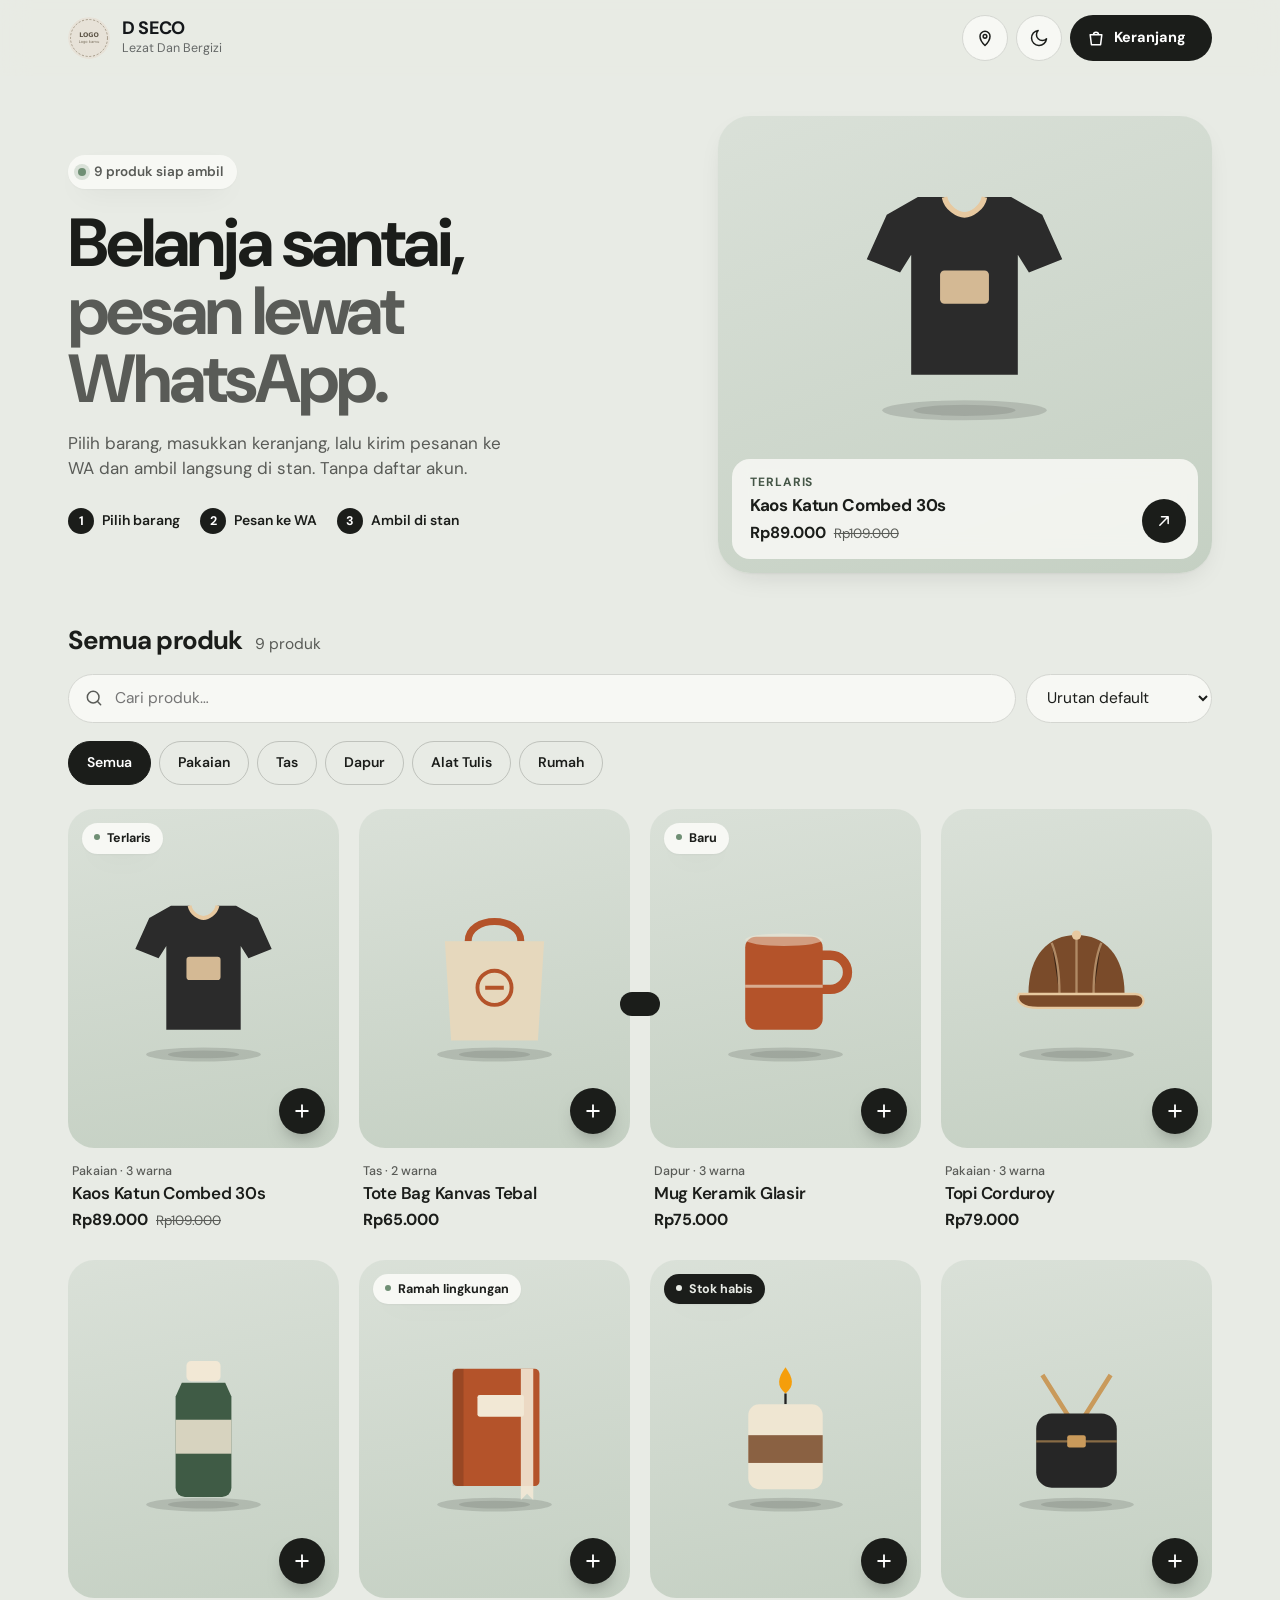
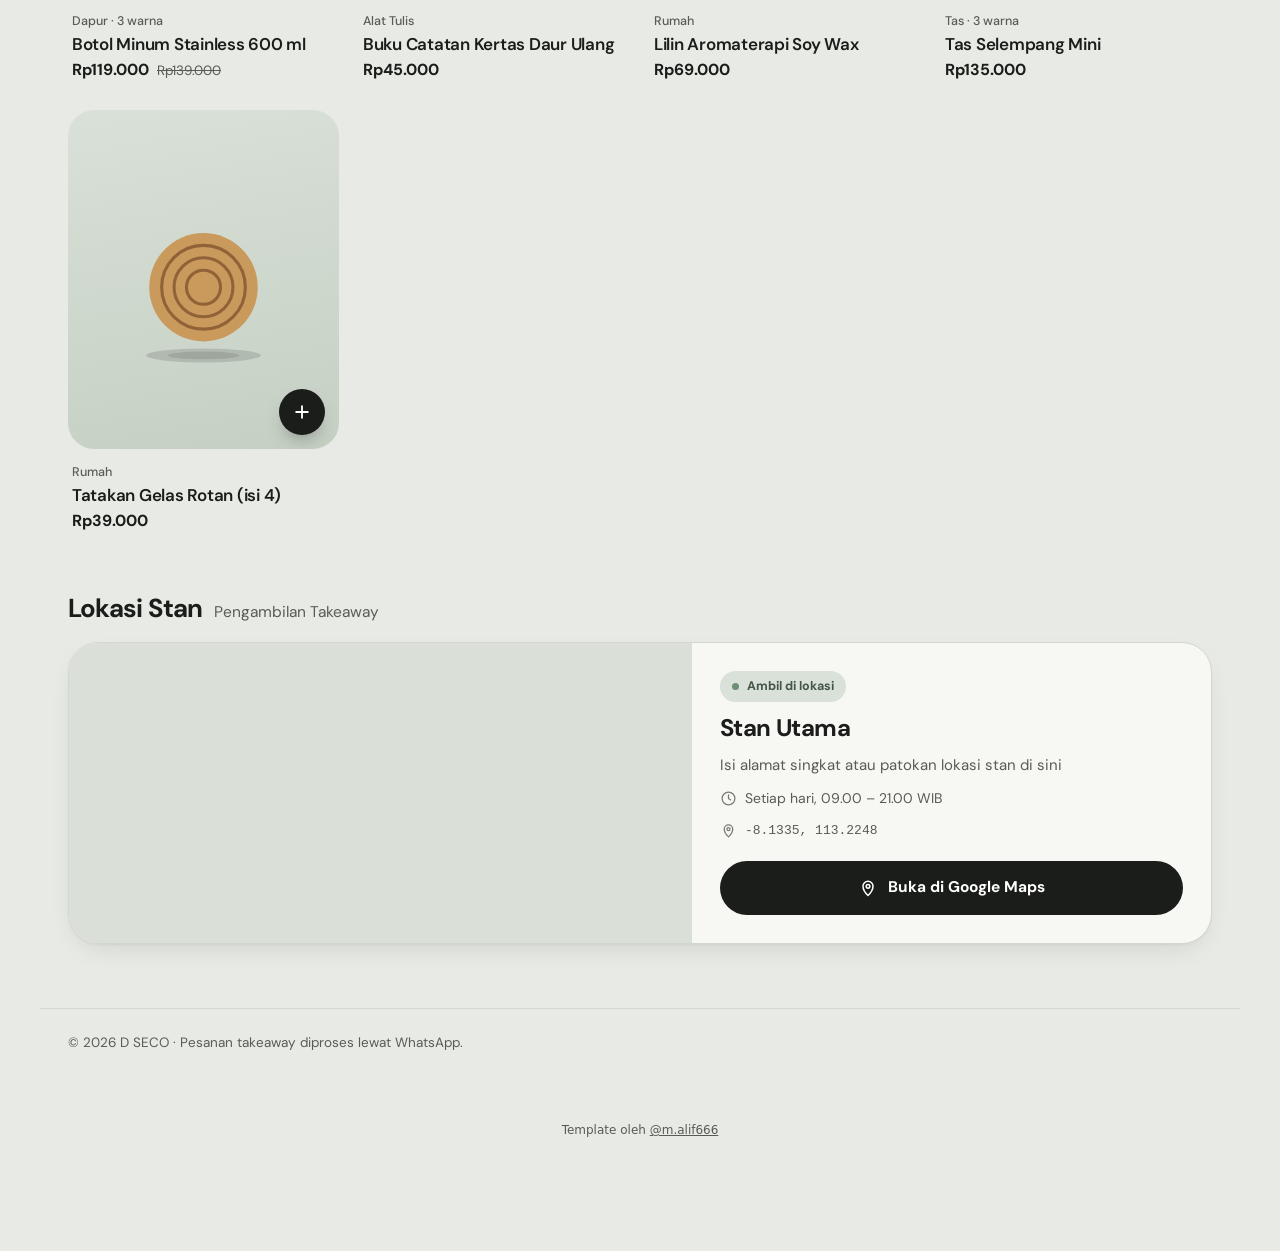
==== index.html @ ad6b4113 "Change author credit in index.html Updated author credit in the HTML template." ====
<!doctype html>
<!-- kredit-maliki: Template oleh Alief Kaka (@m.alif666) — https://wa.me/62895411120976. Lisensi Nonkomersial Alief Kaka: wajib kredit, dilarang dijual (lihat LICENSE). -->
<html lang="id" data-mode="terang">
<head>
<script src="tema.js"></script>
<script>
/* Mode sebelum render (tanpa kedip): pilihan pengguna (tombol bulan) > TEMA.mode > sistem. */
(function () {
  var m = (window.TEMA && TEMA.mode) || 'auto';
  try { var t = localStorage.getItem('katalog-tema'); if (t === 'gelap' || t === 'terang') m = t; } catch (e) {}
  if (m === 'auto') m = matchMedia('(prefers-color-scheme: dark)').matches ? 'gelap' : 'terang';
  document.documentElement.setAttribute('data-mode', m);
})();
</script>
<link rel="stylesheet" href="tema.css">
<meta charset="utf-8">
<meta name="viewport" content="width=device-width, initial-scale=1">
<title>Katalog Toko</title>
<meta name="description" content="Katalog produk takeaway, pesan langsung lewat WhatsApp dan ambil di stan.">
<link rel="icon" href="data:image/svg+xml,%3Csvg xmlns='http://www.w3.org/2000/svg' viewBox='0 0 32 32'%3E%3Crect width='32' height='32' rx='16' fill='%231b1d1a'/%3E%3Cpath d='M9 12h14l-1.5 11h-11z' fill='%23f6f1e7'/%3E%3Cpath d='M12 12a4 4 0 0 1 8 0' stroke='%23f6f1e7' stroke-width='2' fill='none'/%3E%3C/svg%3E">
<link rel="preconnect" href="https://fonts.googleapis.com">
<link rel="preconnect" href="https://fonts.gstatic.com" crossorigin>
<link id="fontTema" rel="stylesheet" href="https://fonts.googleapis.com/css2?family=DM+Sans:wght@400;500;600;700;800&display=swap">
<link rel="stylesheet" href="style.css">
</head>
<body>
<header class="kepala">
  <div class="wadah kepala-isi">
    <a href="#" class="merek"><span class="merek-ikon">R</span><span><b id="namaToko" data-tema-nama>Rupa Lokal</b><small id="slogan"></small></span></a>
    <div class="kepala-aksi">
      <a class="ikon-btn" id="btnLokasi" href="#lokasi" aria-label="Lihat lokasi stan" hidden><svg viewBox="0 0 24 24" aria-hidden="true"><path d="M12 21s-6-5.5-6-11a6 6 0 1 1 12 0c0 5.5-6 11-6 11z"/><circle cx="12" cy="10" r="2.2"/></svg></a>
      <button class="ikon-btn" id="btnTema" aria-label="Ganti mode gelap/terang"><svg viewBox="0 0 24 24"><path d="M21 13A9 9 0 1 1 11 3a7 7 0 0 0 10 10z"/></svg></button>
      <button class="keranjang-btn" id="btnKeranjang" aria-label="Buka keranjang"><svg viewBox="0 0 24 24"><path d="M5 8h14l-1.5 12h-11zM9 8a3 3 0 0 1 6 0"/></svg><span class="keranjang-teks">Keranjang</span><span class="hitung" id="hitungKeranjang" hidden>0</span></button>
    </div>
  </div>
</header>

<main class="wadah">
  <section class="pembuka">
    <div class="pembuka-teks">
      <span class="pembuka-label"><i class="pembuka-titik"></i><span><span id="jumlahProduk">0</span> produk siap ambil</span></span>
      <h1>Belanja santai,<br><em>pesan lewat WhatsApp.</em></h1>
      <p>Pilih barang, masukkan keranjang, lalu kirim pesanan ke WA dan ambil langsung di stan. Tanpa daftar akun.</p>
      <ol class="langkah" aria-label="Cara pesan"><li><b>1</b>Pilih barang</li><li><b>2</b>Pesan ke WA</li><li><b>3</b>Ambil di stan</li></ol>
    </div>
    <div class="sorotan" id="sorotan"></div>
  </section>

  <div class="judul-daftar"><h2>Semua produk</h2><span class="redup" id="jumlahHasil"></span></div>
  <div class="saring">
    <label class="cari"><svg viewBox="0 0 24 24" aria-hidden="true"><circle cx="11" cy="11" r="7"/><path d="M20 20l-4-4"/></svg><input type="search" id="cari" placeholder="Cari produk…" aria-label="Cari produk"></label>
    <select id="urut" aria-label="Urutkan">
      <option value="">Urutan default</option>
      <option value="murah">Harga terendah</option>
      <option value="mahal">Harga tertinggi</option>
      <option value="nama">Nama A–Z</option>
    </select>
  </div>
  <div class="kategori" id="kategori"></div>
  <div class="grid" id="grid"></div>

  <section class="lokasi" id="lokasi" aria-label="Lokasi stan" hidden></section>
</main>

<footer class="kaki wadah">
  <p>© <span id="tahun"></span> <span id="namaTokoKaki" data-tema-nama>Rupa Lokal</span> · Pesanan takeaway diproses lewat WhatsApp.</p>
</footer>

<!-- Detail produk -->
<dialog id="detail" class="modal"><div id="detailIsi"></div></dialog>

<!-- Keranjang -->
<div class="tirai" id="tirai" hidden></div>
<aside class="laci" id="laci" aria-label="Keranjang" aria-hidden="true">
  <header class="laci-kepala"><div><h2>Keranjang</h2><span class="redup" id="laciJumlah"></span></div><button class="ikon-btn" id="tutupLaci" aria-label="Tutup keranjang"><svg viewBox="0 0 24 24" aria-hidden="true"><path d="M6 6l12 12M18 6L6 18"/></svg></button></header>
  <div class="laci-isi" id="laciIsi"></div>
  <form class="laci-kaki" id="formPesan">
    <div class="ringkas" id="ringkas"></div>
    <details id="dataPembeli" open>
      <summary>Data pemesan</summary>
      <label>Nama<input name="nama" required autocomplete="name"></label>
      <label>Catatan (opsional)<input name="catatan" placeholder="Mis. jam ambil, keterangan tambahan"></label>
    </details>
    <button class="tombol-wa" id="btnWa" type="submit"><svg viewBox="0 0 24 24" aria-hidden="true"><path d="M4 20l1.3-4A8 8 0 1 1 8 18.7z"/><path d="M9.5 9.5c0 2.5 2.5 5 5 5l1-1.5-2-1-1 .8a3.5 3.5 0 0 1-1.8-1.8l.8-1-1-2z"/></svg>Pesan via WhatsApp</button>
  </form>
</aside>
<div class="toast" id="toast" role="status"></div>

<script src="produk.js"></script>
<script src="app.js"></script>
  <p class="kredit-Alief Kaka" style="margin:24px auto 112px;padding:0 16px;text-align:center;font:12px/1.5 system-ui,sans-serif;opacity:.7">Template oleh <a href="https://wa.me/62895411120976" target="_blank" rel="noopener" style="color:inherit">@m.alif666</a></p>
</body>
</html>
---- tema.css ----
/* kredit-maliki: Template oleh Maliki Saputra (@malikisaputra) — https://malikisaputra.biz.id. Lisensi Nonkomersial Maliki Studio: wajib kredit, dilarang dijual (lihat LICENSE). */
/* TEMA — diubah otomatis oleh customizer Maliki Studio */
:root {
  --tema-utama: #1b1d1a;    /* warna brand utama (tombol, tautan, sorotan) */
  --tema-aksen: #6f8f74;    /* warna aksen kedua (badge, grafik, highlight) */
  --tema-radius: 18px;      /* sudut kartu/tombol */
  --tema-font: "DM Sans", system-ui, sans-serif;
  --tema-latar: #e8ebe5;   /* latar halaman */
  --tema-panel: #f7f8f4;   /* kartu/panel/form */
  --tema-nav: #e8ebe5;     /* sidebar/header/nav bawah */
  --tema-teks: #1b1d1a;    /* teks utama */
}
---- style.css ----
/* kredit-maliki: Template oleh Maliki Saputra (@malikisaputra) — https://malikisaputra.biz.id. Lisensi Nonkomersial Maliki Studio: wajib kredit, dilarang dijual (lihat LICENSE). */
/* Katalog Toko WA — tampilan "minimal sage" (lihat DESIGN.md).
   Warna, sudut & huruf diatur di tema.css (--tema-utama, --tema-aksen, --tema-radius, --tema-font + variabel bagian).
   --tema-utama = warna tombol (bawaan hitam). Di mode gelap tombol otomatis dibalik ke versi terang (--tombol),
   teksnya dihitung JS (--tema-tombol-teks). Hijau tombol WhatsApp sengaja tetap (warna resmi WA). */
:root{
  --utama:var(--tema-utama,#1b1d1a);
  --tombol:var(--utama); --tombol-teks:var(--tema-tombol-teks,var(--tema-utama-teks,#fff));
  --tombol-hover:color-mix(in srgb,var(--tombol) 82%,var(--latar));
  --latar:var(--tema-latar,#e8ebe5); --kartu:var(--tema-panel,#f7f8f4); --teks:var(--tema-teks,#1b1d1a); --nav:var(--tema-nav,var(--latar));
  --redup:color-mix(in srgb,var(--teks) 70%,var(--latar));
  --garis:color-mix(in srgb,var(--teks) 10%,var(--latar)); --garis-kuat:color-mix(in srgb,var(--teks) 20%,var(--latar));
  --aksen2:var(--tema-aksen,#6f8f74);
  --aksen2-muda:color-mix(in srgb,var(--aksen2) 22%,var(--kartu));
  --aksen2-teks:color-mix(in srgb,var(--aksen2) 50%,var(--teks));
  /* kotak foto: sage lembut dari aksen */
  --kartu-gambar:color-mix(in srgb,var(--aksen2) 16%,#eef0eb);
  --kartu-gambar-2:color-mix(in srgb,var(--aksen2) 26%,#e3e7df);
  --aksen:var(--tombol); --aksen-tua:var(--tombol-hover); --aksen-teks:color-mix(in srgb,var(--aksen2) 80%,var(--teks));
  --nav-teks:var(--tema-nav-teks,var(--teks)); --nav-redup:color-mix(in srgb,var(--nav-teks) 62%,var(--nav));
  --isi-utama:var(--tombol-teks);
  --wa:#177a41; --wa-tua:#11633a;
  --radius:var(--tema-radius,18px); --r-kecil:calc(var(--radius) * .66); --r-besar:calc(var(--radius) * 1.45);
  --sans:var(--tema-font,"DM Sans"),system-ui,-apple-system,"Segoe UI",Roboto,sans-serif;
  --serif:var(--sans);
  --bayang:0 1px 2px rgba(20,24,20,.04),0 10px 30px -14px rgba(20,24,20,.18);
  --bayang-tinggi:0 30px 60px -24px rgba(20,24,20,.35);
  --pegas:cubic-bezier(.22,1,.36,1); --halus:cubic-bezier(.2,.7,.2,1);
}
[data-mode=gelap]{
  --latar:#121412; --kartu:#1b1e1b; --teks:#eef1ec; --nav:#121412;
  --tombol:color-mix(in srgb,var(--utama) 22%,#eef1ea);
  --kartu-gambar:color-mix(in srgb,var(--aksen2) 18%,#3a403a);
  --kartu-gambar-2:color-mix(in srgb,var(--aksen2) 24%,#2a2f2a);
  --aksen2-teks:color-mix(in srgb,var(--aksen2) 55%,#fff);
  --aksen-teks:color-mix(in srgb,var(--aksen2) 55%,#fff);
  --bayang:0 1px 2px rgba(0,0,0,.4),0 10px 30px -14px rgba(0,0,0,.6);
  --bayang-tinggi:0 30px 60px -24px rgba(0,0,0,.8);
  --wa:#177a41; --wa-tua:#11633a;
}
*{box-sizing:border-box}
html{color-scheme:light;scroll-behavior:smooth}
[data-mode=gelap]{color-scheme:dark}
body{margin:0;background:var(--latar);color:var(--teks);font:15.5px/1.5 var(--sans);-webkit-font-smoothing:antialiased;transition:background-color .35s,color .35s}
button,input,select,textarea{font:inherit;color:inherit}
button{cursor:pointer;-webkit-tap-highlight-color:transparent}
[hidden]{display:none!important}
svg{width:20px;height:20px;flex:none;fill:none;stroke:currentColor;stroke-width:1.8;stroke-linecap:round;stroke-linejoin:round}
.redup{color:var(--redup)}
.wadah{max-width:1200px;margin:0 auto;padding:0 28px}
@keyframes naik{from{opacity:0;transform:translateY(14px)}}
@keyframes pop{50%{transform:scale(1.35)}}
@keyframes pudar{from{opacity:0}}

/* ===== header ===== */
.kepala{position:sticky;top:0;z-index:20;background:color-mix(in srgb,var(--nav) 82%,transparent);color:var(--nav-teks);backdrop-filter:saturate(1.4) blur(14px);-webkit-backdrop-filter:saturate(1.4) blur(14px)}
.kepala-isi{display:flex;align-items:center;justify-content:space-between;gap:12px;height:76px}
.merek{display:flex;align-items:center;gap:12px;color:inherit;text-decoration:none;border-radius:12px;min-width:0}
.merek-ikon{width:42px;height:42px;border-radius:50%;background:var(--tombol);color:var(--tombol-teks);display:grid;place-items:center;font:700 18px var(--sans);flex:none}
.merek b{display:block;font:700 18px/1.15 var(--sans);letter-spacing:-.02em;white-space:nowrap;overflow:hidden;text-overflow:ellipsis}
.merek small{display:block;color:var(--nav-redup);font-size:12.5px;white-space:nowrap;overflow:hidden;text-overflow:ellipsis}
.kepala-aksi{display:flex;gap:8px;align-items:center}
.ikon-btn{width:46px;height:46px;border-radius:50%;border:1px solid var(--garis);background:var(--kartu);color:var(--teks);text-decoration:none;display:grid;place-items:center;position:relative;transition:transform .2s var(--pegas),background-color .35s,border-color .2s}
.ikon-btn:hover{border-color:var(--garis-kuat)}
.ikon-btn:active{transform:scale(.92)}
.keranjang-btn{display:inline-flex;align-items:center;gap:8px;height:46px;padding:0 8px 0 16px;border-radius:999px;border:0;background:var(--tombol);color:var(--tombol-teks);font-weight:700;font-size:14.5px;transition:transform .2s var(--pegas),background-color .2s}
.keranjang-btn:hover{background:var(--tombol-hover)}
.keranjang-btn:active{transform:scale(.95)}
.keranjang-btn .hitung{position:static;min-width:30px;height:30px;padding:0 8px;border-radius:999px;background:color-mix(in srgb,var(--aksen2) 68%,#000);color:#fff;font-size:13px;font-weight:800;display:grid;place-items:center}
.keranjang-btn .hitung[hidden]{display:grid!important;visibility:hidden;width:0;min-width:0;padding:0}
.keranjang-btn:has(.hitung[hidden]){padding-right:18px}
.hitung.pop{animation:pop .35s var(--pegas)}

/* ===== pembuka ===== */
.pembuka{display:grid;grid-template-columns:minmax(0,1.25fr) minmax(0,1fr);gap:32px;align-items:center;padding:40px 0 48px}
.pembuka-teks{animation:naik .6s var(--halus) both}
.pembuka-label{display:inline-flex;align-items:center;gap:8px;padding:7px 14px 7px 10px;border-radius:999px;background:var(--kartu);font-size:13.5px;font-weight:600;color:var(--redup);box-shadow:var(--bayang)}
.pembuka-titik{width:8px;height:8px;border-radius:50%;background:var(--aksen2);box-shadow:0 0 0 4px var(--aksen2-muda)}
.pembuka h1{font:700 clamp(38px,5.6vw,68px)/1 var(--sans);margin:20px 0 18px;letter-spacing:-.045em}
.pembuka em{font-style:normal;color:var(--redup)}
.pembuka p{color:var(--redup);margin:0;font-size:17px;max-width:460px}
.langkah{list-style:none;display:flex;flex-wrap:wrap;gap:8px 20px;padding:0;margin:26px 0 0;font-size:14px;font-weight:600}
.langkah li{display:flex;align-items:center;gap:8px}
.langkah b{width:26px;height:26px;border-radius:50%;display:grid;place-items:center;background:var(--tombol);color:var(--tombol-teks);font-size:12.5px}
.sorotan{animation:naik .7s .12s var(--halus) both}
.sorotan-kartu{position:relative;width:100%;display:block;padding:0;border:0;text-align:left;border-radius:calc(var(--r-besar) + 6px);background:linear-gradient(160deg,var(--kartu-gambar),var(--kartu-gambar-2));overflow:hidden;box-shadow:var(--bayang);transition:transform .35s var(--halus),box-shadow .35s}
.sorotan-kartu:hover{transform:translateY(-4px);box-shadow:var(--bayang-tinggi)}
.sorotan-gambar{display:block;aspect-ratio:1.1}
.sorotan-gambar img{width:100%;height:100%;object-fit:contain;padding:6% 12% 22%;transition:transform .6s var(--halus)}
.sorotan-kartu:hover img{transform:scale(1.05) rotate(-2deg)}
.sorotan-info{position:absolute;left:14px;right:14px;bottom:14px;display:grid;gap:2px;padding:14px 64px 14px 18px;border-radius:var(--radius);background:color-mix(in srgb,var(--kartu) 88%,transparent);backdrop-filter:blur(10px);-webkit-backdrop-filter:blur(10px)}
.sorotan-info small{color:var(--aksen2-teks);font-weight:700;font-size:12px;text-transform:uppercase;letter-spacing:.08em}
.sorotan-info b{font-size:17px;letter-spacing:-.01em}
.sorotan-panah{position:absolute;right:26px;bottom:30px;width:44px;height:44px;border-radius:50%;background:var(--tombol);color:var(--tombol-teks);display:grid;place-items:center;transition:transform .3s var(--pegas)}
.sorotan-kartu:hover .sorotan-panah{transform:rotate(45deg)}

/* ===== saring ===== */
.judul-daftar{display:flex;align-items:baseline;gap:12px;margin-bottom:14px}
.judul-daftar h2{font-size:26px;letter-spacing:-.03em;margin:0}
.saring{display:flex;gap:10px;margin-bottom:6px}
.cari{position:relative;flex:1;min-width:0;display:block}
.cari svg{position:absolute;left:16px;top:50%;transform:translateY(-50%);color:var(--redup);pointer-events:none}
.saring input,.saring select,.laci label input,.laci label select,.laci textarea{min-height:48px;padding:12px 16px;border:1px solid var(--garis);border-radius:999px;background:var(--kartu);transition:border-color .2s,box-shadow .2s,background-color .35s}
.saring input{width:100%;padding-left:46px}
.saring select{padding-right:36px}
.laci label input,.laci label select,.laci textarea{border-radius:var(--r-kecil)}
input:focus,select:focus,textarea:focus{outline:none;border-color:var(--teks);box-shadow:0 0 0 3px color-mix(in srgb,var(--teks) 14%,transparent)}
button:focus-visible,a:focus-visible,summary:focus-visible{outline:2px solid var(--teks);outline-offset:3px}
.kategori{display:flex;gap:8px;overflow-x:auto;padding:12px 2px 24px;margin:0 -2px;scrollbar-width:none}
.kat{min-height:44px;padding:9px 18px;border-radius:999px;border:1px solid var(--garis-kuat);background:transparent;font-weight:600;font-size:14px;white-space:nowrap;color:var(--teks);transition:background-color .2s,color .2s,border-color .2s,transform .15s var(--pegas)}
.kat:hover{border-color:var(--teks)}
.kat:active{transform:scale(.95)}
.kat.aktif{background:var(--tombol);color:var(--tombol-teks);border-color:var(--tombol)}

/* ===== grid produk ===== */
.grid{display:grid;grid-template-columns:repeat(auto-fill,minmax(250px,1fr));gap:28px 20px;padding-bottom:56px}
.kartu{background:none;border:0;padding:0;text-align:left;display:flex;flex-direction:column;gap:14px;border-radius:var(--r-besar);animation:naik .5s var(--halus) both;animation-delay:calc(var(--i,0) * 45ms)}
.kartu-gambar{position:relative;aspect-ratio:4/5;border-radius:var(--r-besar);background:linear-gradient(170deg,var(--kartu-gambar),var(--kartu-gambar-2));overflow:hidden;transition:box-shadow .35s,background-color .35s}
.kartu-gambar img{width:100%;height:100%;object-fit:contain;padding:10%;transition:transform .5s var(--halus)}
.kartu:hover .kartu-gambar{box-shadow:var(--bayang-tinggi)}
.kartu:hover .kartu-gambar img{transform:scale(1.06) translateY(-4px)}
.label{position:absolute;top:14px;left:14px;background:var(--kartu);color:var(--teks);font-size:12.5px;font-weight:700;padding:6px 12px;border-radius:999px;box-shadow:var(--bayang)}
.label::before{content:"";display:inline-block;width:6px;height:6px;border-radius:50%;background:var(--aksen2);margin-right:7px;vertical-align:2px}
.label.habis{background:var(--teks);color:var(--latar)}
.label.habis::before{background:var(--latar)}
.kartu-plus{position:absolute;right:14px;bottom:14px;width:46px;height:46px;border-radius:50%;background:var(--tombol);color:var(--tombol-teks);display:grid;place-items:center;transition:transform .3s var(--pegas);box-shadow:0 10px 20px -10px rgba(0,0,0,.5)}
.kartu-plus svg{stroke-width:2.2}
.kartu:hover .kartu-plus{transform:rotate(90deg) scale(1.06)}
.kartu-info{display:grid;gap:3px;padding:0 4px}
.kartu h3{margin:0;font:600 17px/1.25 var(--sans);letter-spacing:-.015em}
.harga{display:flex;gap:8px;align-items:baseline;font-weight:700;font-size:16px}
.harga s{color:var(--redup);font-weight:400;font-size:13.5px}
.kat-kecil{color:var(--redup);font-size:12.5px;font-weight:500}
.kosong{grid-column:1/-1;display:grid;justify-items:center;gap:6px;text-align:center;color:var(--redup);padding:60px 0}
.kosong svg{width:34px;height:34px;opacity:.6}
.kosong b{color:var(--teks)}

/* ===== lokasi stan (Google Maps) ===== */
.lokasi{padding-bottom:64px;scroll-margin-top:92px}
.lokasi-kartu{display:grid;grid-template-columns:minmax(0,1.2fr) minmax(0,1fr);background:var(--kartu);border:1px solid var(--garis);border-radius:calc(var(--r-besar) + 4px);overflow:hidden;box-shadow:var(--bayang)}
.lokasi-peta{min-height:300px;background:var(--kartu-gambar)}
.lokasi-peta iframe{display:block;width:100%;height:100%;min-height:300px;border:0}
.lokasi-info{padding:28px;display:flex;flex-direction:column;gap:12px;justify-content:center}
.lokasi-tag{display:inline-flex;align-items:center;gap:8px;align-self:flex-start;padding:6px 12px;border-radius:999px;background:var(--aksen2-muda);color:var(--aksen2-teks);font-size:12.5px;font-weight:700}
.lokasi-tag i{width:7px;height:7px;border-radius:50%;background:var(--aksen2)}
.lokasi-info h3{margin:0;font:700 24px/1.15 var(--sans);letter-spacing:-.025em}
.lokasi-alamat{margin:0;color:var(--redup);font-size:15px}
.lokasi-jam,.lokasi-koordinat{margin:0;display:flex;align-items:center;gap:8px;font-size:14px;color:var(--redup)}
.lokasi-koordinat{font-family:ui-monospace,SFMono-Regular,Menlo,monospace;font-size:13px}
.lokasi-jam svg,.lokasi-koordinat svg{width:17px;height:17px;opacity:.8}
.lokasi-aksi{margin-top:8px;display:flex}
.lokasi-btn{text-decoration:none;flex:0 1 auto;padding:12px 22px;min-height:48px;font-size:14.5px}

.kaki{border-top:1px solid var(--garis);padding:24px 28px 44px;color:var(--redup);font-size:13.5px}
.kaki p{margin:0}

/* ===== modal detail ===== */
.modal{border:0;padding:0;border-radius:calc(var(--r-besar) + 4px);width:min(980px,calc(100% - 24px));max-height:calc(100% - 24px);background:var(--kartu);color:var(--teks);box-shadow:0 40px 100px -20px rgba(0,0,0,.45)}
.modal[open]{animation:modalMasuk .4s var(--pegas)}
.modal::backdrop{background:rgba(18,22,18,.5);backdrop-filter:blur(4px)}
.modal[open]::backdrop{animation:pudar .3s ease}
@keyframes modalMasuk{from{opacity:0;transform:translateY(24px) scale(.97)}}
.detail{display:grid;grid-template-columns:1.1fr 1fr}
.galeri{padding:14px;display:grid;gap:10px;align-content:start}
.galeri-utama{aspect-ratio:1;border-radius:var(--r-besar);overflow:hidden;background:linear-gradient(170deg,var(--kartu-gambar),var(--kartu-gambar-2))}
.galeri-utama img{width:100%;height:100%;object-fit:contain;padding:8%;animation:pudar .35s ease}
.galeri-kecil{display:flex;gap:10px}
.galeri-kecil button{width:72px;height:72px;padding:0;border-radius:var(--radius);overflow:hidden;border:2px solid transparent;background:var(--kartu-gambar);transition:border-color .2s,transform .2s var(--pegas)}
.galeri-kecil button:hover{transform:translateY(-2px)}
.galeri-kecil button.aktif{border-color:var(--teks)}
.galeri-kecil img{width:100%;height:100%;object-fit:contain;padding:8%}
.info{padding:34px 30px 26px 16px;display:flex;flex-direction:column;gap:16px}
.info>*{animation:naik .45s var(--halus) both}
.info>*:nth-child(2){animation-delay:.04s}.info>*:nth-child(3){animation-delay:.08s}.info>*:nth-child(4){animation-delay:.12s}.info>*:nth-child(n+5){animation-delay:.16s}
.info h2{font:700 32px/1.08 var(--sans);letter-spacing:-.035em;margin:0}
.info .harga{font-size:24px;letter-spacing:-.02em}
.info p{margin:0;color:var(--redup)}
.tutup-modal{position:absolute;top:24px;right:24px;z-index:2}
.varian b{display:block;font-size:13px;font-weight:700;margin-bottom:8px}
.opsi{display:flex;flex-wrap:wrap;gap:8px}
.opsi button{min-height:44px;padding:9px 18px;border-radius:999px;border:1px solid var(--garis-kuat);background:transparent;font-weight:600;font-size:14px;transition:all .18s}
.opsi button small{color:var(--redup);font-weight:500}
.opsi button:hover{border-color:var(--teks)}
.opsi button.aktif{border-color:var(--tombol);background:var(--tombol);color:var(--tombol-teks)}
.opsi button.aktif small{color:inherit;opacity:.75}
.beli{display:flex;gap:10px;margin-top:auto;padding-top:8px}
.jumlah{display:flex;align-items:center;border:1px solid var(--garis-kuat);border-radius:999px;padding:3px}
.jumlah button{width:44px;height:46px;border:0;border-radius:50%;background:none;font-size:18px;font-weight:700;transition:background-color .15s}
.jumlah button:hover{background:var(--latar)}
.jumlah span{min-width:28px;text-align:center;font-weight:700}
.tombol{flex:1;display:inline-flex;align-items:center;justify-content:center;gap:10px;min-height:54px;border:0;border-radius:999px;background:var(--tombol);color:var(--tombol-teks);font-weight:700;font-size:15.5px;padding:13px 20px;transition:background-color .2s,transform .15s var(--pegas)}
.tombol:hover{background:var(--tombol-hover)}
.tombol:active{transform:scale(.97)}
.tombol:disabled{opacity:.4;cursor:not-allowed;transform:none}
.stok-info{display:flex;align-items:center;gap:8px;font-size:13.5px;color:var(--redup)}
.stok-info i{width:8px;height:8px;border-radius:50%;background:var(--aksen2)}
.stok-info.tipis i{background:#d97706}
.stok-info.habis i{background:var(--redup)}

/* ===== laci keranjang ===== */
.tirai{position:fixed;inset:0;background:rgba(18,22,18,.42);backdrop-filter:blur(3px);z-index:40;animation:pudar .25s ease}
.laci{position:fixed;top:10px;right:10px;bottom:10px;width:min(440px,calc(100% - 20px));background:var(--kartu);border-radius:calc(var(--r-besar) + 2px);z-index:41;display:flex;flex-direction:column;transform:translateX(calc(100% + 24px));transition:transform .45s var(--halus),visibility .45s,background-color .35s;visibility:hidden;overflow:hidden}
.laci.buka{transform:none;visibility:visible;box-shadow:var(--bayang-tinggi)}
.laci-kepala{display:flex;justify-content:space-between;align-items:center;padding:20px 22px 14px}
.laci-kepala h2{font:700 24px var(--sans);letter-spacing:-.03em;margin:0}
.laci-kepala span{font-size:13.5px}
.laci-isi{flex:1;overflow:auto;padding:0 22px}
.item{display:grid;grid-template-columns:76px 1fr auto;gap:14px;padding:12px 0;border-bottom:1px solid var(--garis);align-items:center}
.laci.buka .item{animation:naik .4s var(--halus) both;animation-delay:calc(var(--i,0) * 50ms + .1s)}
.item-gambar{width:76px;height:76px;border-radius:var(--radius);background:linear-gradient(170deg,var(--kartu-gambar),var(--kartu-gambar-2));overflow:hidden}
.item img{width:100%;height:100%;object-fit:contain;padding:8%}
.item b{font-size:15px;display:block;font-weight:600}
.item small{color:var(--redup)}
.item .jumlah button{width:34px;height:34px;font-size:16px}
.item .hapus{background:none;border:0;color:var(--redup);font-size:12.5px;text-decoration:underline;padding:6px 0;margin-top:2px;min-height:32px}
.laci-kaki{margin:12px;padding:18px;border-radius:var(--r-besar);background:var(--latar);display:grid;gap:12px}
.ringkas div{display:flex;justify-content:space-between;font-size:14.5px;padding:2px 0}
.ringkas div span:first-child{color:var(--redup)}
.ringkas .total{font-size:20px;font-weight:800;letter-spacing:-.02em}
.ringkas .total span:first-child{color:var(--teks)}
.ringkas .catatan{display:block!important;padding:8px 12px!important;margin-top:6px;border-radius:999px;background:var(--aksen2-muda);color:var(--aksen2-teks)!important;font-size:13px;font-weight:600;text-align:center}
.ringkas .catatan a{color:inherit;text-decoration:underline;font-weight:700}
details summary{cursor:pointer;font-weight:700;font-size:14.5px;padding:8px 0;list-style:none;display:flex;justify-content:space-between;align-items:center;border-radius:8px}
details summary::-webkit-details-marker{display:none}
details summary::after{content:"";width:9px;height:9px;border-right:2px solid currentColor;border-bottom:2px solid currentColor;transform:rotate(45deg) translate(-2px,-2px);transition:transform .25s var(--halus)}
details[open] summary::after{transform:rotate(-135deg)}
details[open] label{animation:naik .3s var(--halus) both}
details label{display:grid;gap:5px;font-size:13px;color:var(--redup);font-weight:600;margin-top:10px}
details label input,details label select,details label textarea{color:var(--teks);font-weight:400;width:100%;background:var(--kartu)}
.tombol-wa{display:flex;align-items:center;justify-content:center;gap:10px;min-height:56px;border:0;border-radius:999px;background:var(--wa);color:#fff;font-weight:800;font-size:16px;padding:15px;transition:background-color .2s,transform .15s var(--pegas)}
.tombol-wa:hover{background:var(--wa-tua)}
.tombol-wa:active{transform:scale(.97)}
.tombol-wa:disabled{opacity:.45;cursor:not-allowed;transform:none}
.laci-kosong{display:grid;justify-items:center;gap:6px;text-align:center;color:var(--redup);padding:60px 0}
.laci-kosong svg{width:44px;height:44px;opacity:.5;margin-bottom:6px}
.laci-kosong b{color:var(--teks)}

.toast{position:fixed;left:50%;bottom:24px;transform:translate(-50%,140px);background:var(--tombol);color:var(--tombol-teks);padding:12px 20px;border-radius:999px;font-weight:600;transition:transform .4s var(--pegas);z-index:60;box-shadow:var(--bayang-tinggi);max-width:90%}
.toast.tampil{transform:translate(-50%,0)}

/* customizer: sorot bagian & mode pilih (tap-untuk-pilih) */
[data-sorot]{outline:2px dashed #f43f5e!important;outline-offset:-2px;animation:sorotDenyut 1.1s ease-in-out infinite}
@keyframes sorotDenyut{50%{outline-color:color-mix(in srgb,#f43f5e 35%,transparent)}}
.label-sorot{position:fixed;z-index:9999;pointer-events:none;background:#f43f5e;color:#fff;font:700 11px/1 system-ui,sans-serif;padding:4px 7px;border-radius:6px;white-space:nowrap}
html.mode-pilih,html.mode-pilih *{cursor:crosshair!important}
html.mode-pilih [data-pilih-hover]{outline:2px solid #f43f5e!important;outline-offset:-2px}
@media (prefers-reduced-motion:reduce){html{scroll-behavior:auto}[data-sorot]{animation:none}}


@media (max-width:860px){
  .pembuka{grid-template-columns:1fr;gap:24px;padding:24px 0 36px}
  .sorotan-gambar{aspect-ratio:1.35}
  .lokasi-kartu{grid-template-columns:1fr}
  .lokasi-peta,.lokasi-peta iframe{min-height:240px}
}
@media (max-width:760px){
  .wadah{padding:0 16px}
  .kepala-isi{height:66px}
  .merek small{display:none}
  .merek-ikon{width:38px;height:38px}
  .keranjang-teks{display:none}
  .keranjang-btn{padding:0 6px 0 12px}
  .keranjang-btn:has(.hitung[hidden]){padding-right:12px}
  .pembuka p{font-size:15.5px}
  .grid{grid-template-columns:repeat(2,minmax(0,1fr));gap:20px 12px}
  .kartu{gap:10px}
  .kartu h3{font-size:15px}
  .harga{font-size:15px}
  .kartu-plus{width:38px;height:38px;right:10px;bottom:10px}
  .label{top:10px;left:10px;font-size:11.5px;padding:5px 10px}
  .lokasi-info{padding:20px}
  .lokasi-info h3{font-size:21px}
  .lokasi-btn{width:100%}
  .detail{grid-template-columns:1fr}
  .galeri{padding:10px}
  .info{padding:4px 18px 20px}
  .info h2{font-size:25px}
  .tutup-modal{top:18px;right:18px}
  .saring select{max-width:140px}
  .judul-daftar h2{font-size:22px}
  .modal{width:calc(100% - 16px);max-height:calc(100% - 16px)}
  .laci{top:auto;right:0;left:0;bottom:0;width:100%;max-height:92vh;border-radius:26px 26px 0 0;transform:translateY(105%)}
  .laci.buka{transform:none}
}
.kepala,.ikon-btn,.kat,.kartu-gambar,.label,.lokasi-kartu,.modal,.laci,.tombol,.opsi button,.saring input,.saring select,.merek-ikon,.kaki,.sorotan-kartu,.keranjang-btn,.laci-kaki{transition:background-color .35s,color .35s,border-color .35s,transform .3s var(--pegas),box-shadow .35s}
.laci{transition:transform .45s var(--halus),visibility .45s,background-color .35s}
@media (prefers-reduced-motion:reduce){*,*::before,*::after{transition:none!important;animation:none!important}}
.merek-ikon.ada-logo{background:transparent;overflow:hidden}
.merek-ikon img{width:100%;height:100%;object-fit:cover;display:block}
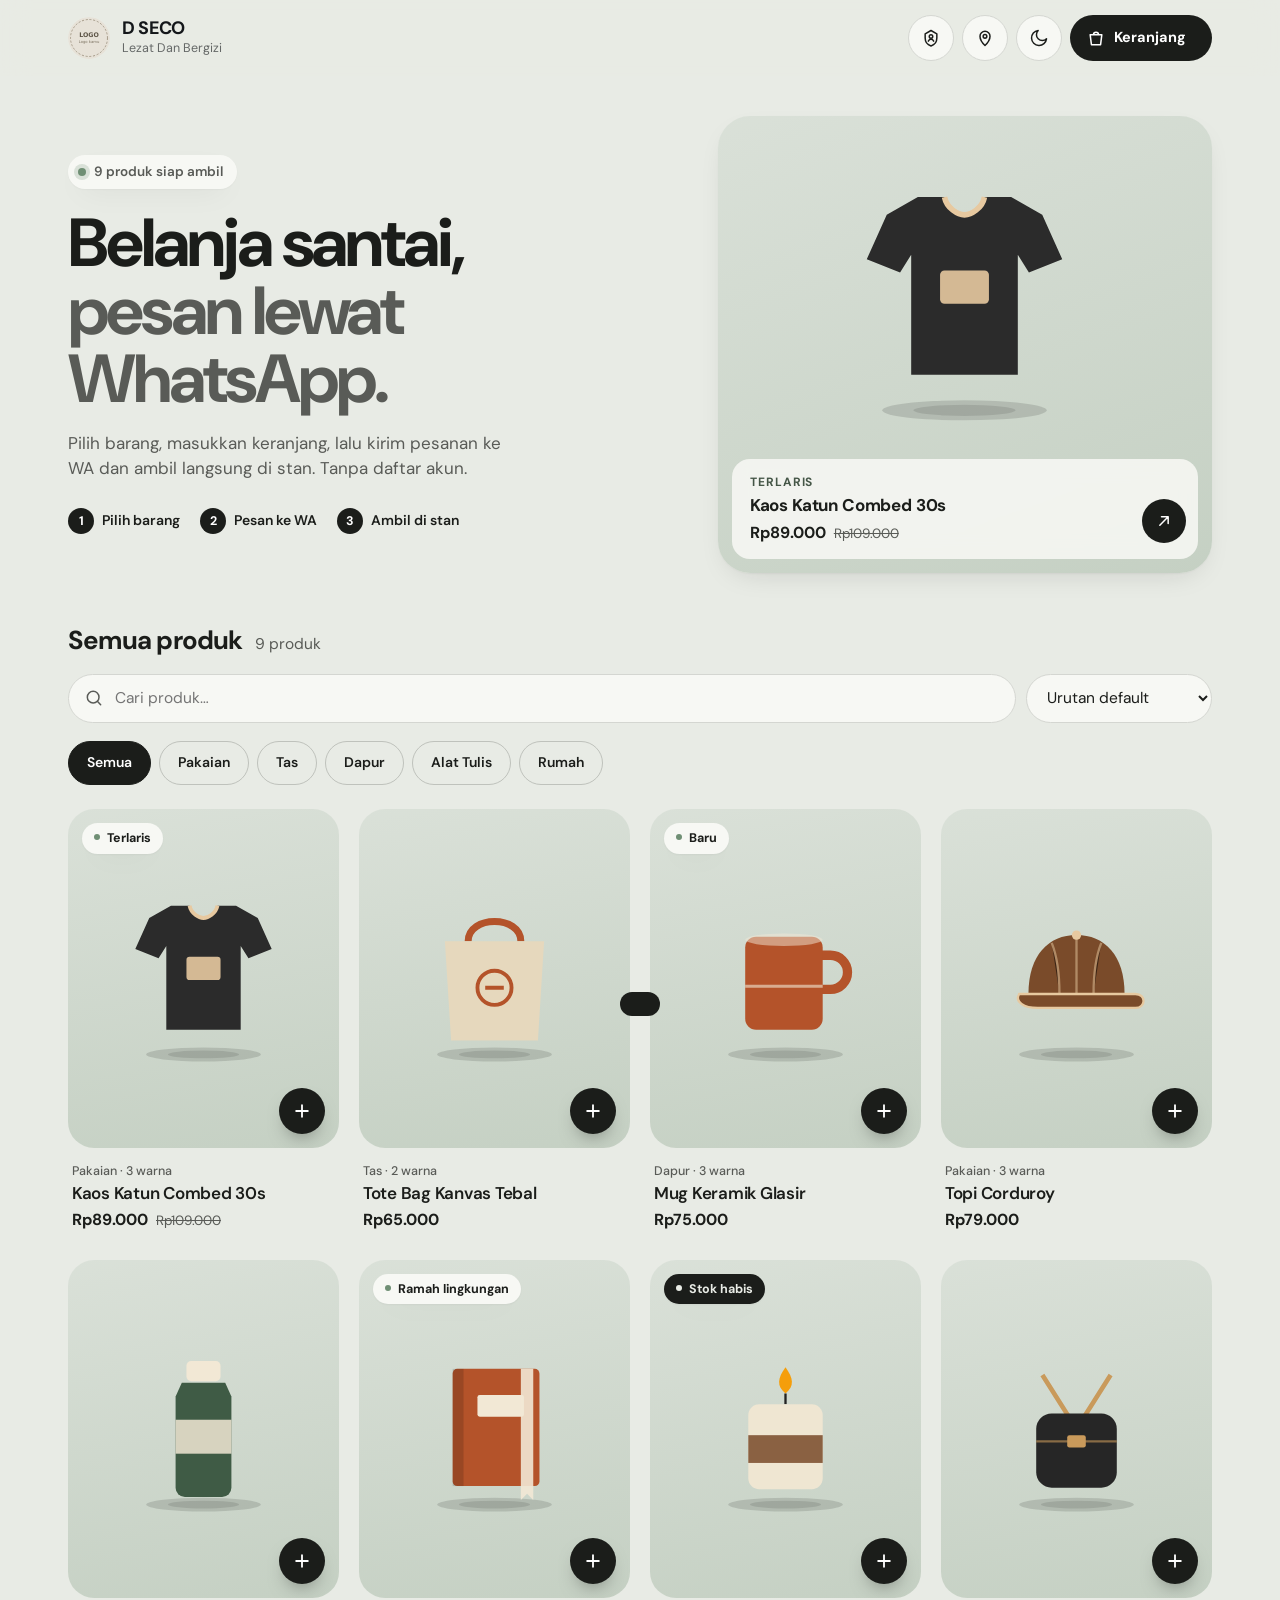
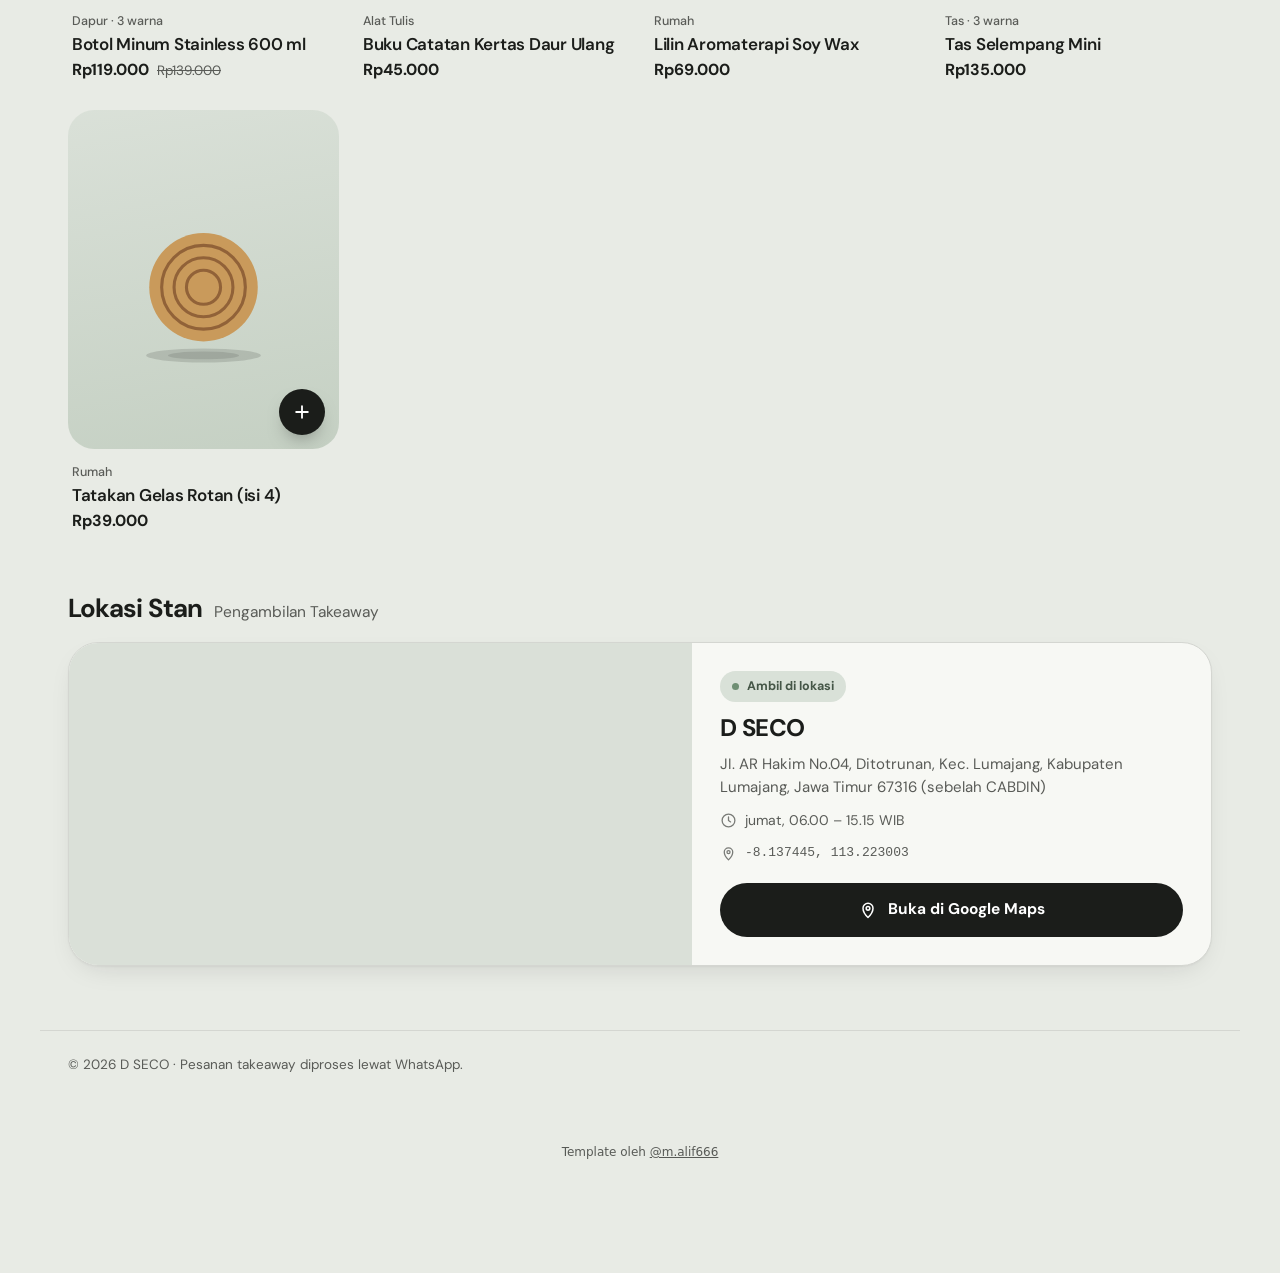
==== commit a9023f24: "Add files via upload" ====
--- a/index.html
+++ b/index.html
@@ -1,5 +1,5 @@
 <!doctype html>
-<!-- kredit-maliki: Template oleh Alief Kaka (@m.alif666) — https://wa.me/62895411120976. Lisensi Nonkomersial Alief Kaka: wajib kredit, dilarang dijual (lihat LICENSE). -->
+<!-- kredit oleh Alief Kaka (@m.alif666) — https://wa.me/62895411120976. Lisensi Nonkomersial Alief Kaka: wajib kredit, dilarang dijual (lihat LICENSE). -->
 <html lang="id" data-mode="terang">
 <head>
 <script src="tema.js"></script>
@@ -28,6 +28,7 @@
   <div class="wadah kepala-isi">
     <a href="#" class="merek"><span class="merek-ikon">R</span><span><b id="namaToko" data-tema-nama>Rupa Lokal</b><small id="slogan"></small></span></a>
     <div class="kepala-aksi">
+      <a class="ikon-btn" id="btnAdmin" href="admin.html" aria-label="Buka halaman admin" title="Panel Admin"><svg viewBox="0 0 24 24" aria-hidden="true"><path d="M12 3l7 4v5c0 4.5-3 8.2-7 9.5C8 20.2 5 16.5 5 12V7l7-4z"/><circle cx="12" cy="10.2" r="2.1"/><path d="M8.8 15.8c.7-1.5 1.9-2.3 3.2-2.3s2.5.8 3.2 2.3"/></svg></a>
       <a class="ikon-btn" id="btnLokasi" href="#lokasi" aria-label="Lihat lokasi stan" hidden><svg viewBox="0 0 24 24" aria-hidden="true"><path d="M12 21s-6-5.5-6-11a6 6 0 1 1 12 0c0 5.5-6 11-6 11z"/><circle cx="12" cy="10" r="2.2"/></svg></a>
       <button class="ikon-btn" id="btnTema" aria-label="Ganti mode gelap/terang"><svg viewBox="0 0 24 24"><path d="M21 13A9 9 0 1 1 11 3a7 7 0 0 0 10 10z"/></svg></button>
       <button class="keranjang-btn" id="btnKeranjang" aria-label="Buka keranjang"><svg viewBox="0 0 24 24"><path d="M5 8h14l-1.5 12h-11zM9 8a3 3 0 0 1 6 0"/></svg><span class="keranjang-teks">Keranjang</span><span class="hitung" id="hitungKeranjang" hidden>0</span></button>
@@ -63,11 +64,17 @@
 </main>
 
 <footer class="kaki wadah">
-  <p>© <span id="tahun"></span> <span id="namaTokoKaki" data-tema-nama>Rupa Lokal</span> · Pesanan takeaway diproses lewat WhatsApp.</p>
+  <p>© <span id="tahun"></span> <span id="namaTokoKaki" data-tema-nama>D SECO</span> · Pesanan takeaway diproses lewat WhatsApp.</p>
 </footer>
 
 <!-- Detail produk -->
 <dialog id="detail" class="modal"><div id="detailIsi"></div></dialog>
+
+<!-- Struk pemesanan -->
+<dialog id="strukModal" class="modal modal-struk"><div id="strukModalIsi"></div></dialog>
+
+<!-- Area cetak struk (khusus print / download PDF) -->
+<div id="areaCetakStruk" class="area-cetak" aria-hidden="true"></div>
 
 <!-- Keranjang -->
 <div class="tirai" id="tirai" hidden></div>
@@ -81,12 +88,15 @@
       <label>Nama<input name="nama" required autocomplete="name"></label>
       <label>Catatan (opsional)<input name="catatan" placeholder="Mis. jam ambil, keterangan tambahan"></label>
     </details>
-    <button class="tombol-wa" id="btnWa" type="submit"><svg viewBox="0 0 24 24" aria-hidden="true"><path d="M4 20l1.3-4A8 8 0 1 1 8 18.7z"/><path d="M9.5 9.5c0 2.5 2.5 5 5 5l1-1.5-2-1-1 .8a3.5 3.5 0 0 1-1.8-1.8l.8-1-1-2z"/></svg>Pesan via WhatsApp</button>
+    <p class="info-struk">Mohon simpan struk untuk bukti pemesanan dan pengambilan.</p>
+    <button class="tombol-wa" id="btnWa" type="submit"><svg viewBox="0 0 24 24" aria-hidden="true"><path d="M4 20l1.3-4A8 8 0 1 1 8 18.7z"/><path d="M9.5 9.5c0 2.5 2.5 5 5 5l1-1.5-2-1-1 .8a3.5 3.5 0 0 1-1.8-1.8l.8-1-1-2z"/></svg>Pesan &amp; Buat Struk</button>
+    <button class="tombol-sekunder" id="btnStrukTerakhir" type="button" hidden>Lihat struk terakhir</button>
   </form>
 </aside>
 <div class="toast" id="toast" role="status"></div>
 
 <script src="produk.js"></script>
+<script src="struk.js"></script>
 <script src="app.js"></script>
   <p class="kredit-Alief Kaka" style="margin:24px auto 112px;padding:0 16px;text-align:center;font:12px/1.5 system-ui,sans-serif;opacity:.7">Template oleh <a href="https://wa.me/62895411120976" target="_blank" rel="noopener" style="color:inherit">@m.alif666</a></p>
 </body>
--- a/style.css
+++ b/style.css
@@ -287,3 +287,97 @@
 @media (prefers-reduced-motion:reduce){*,*::before,*::after{transition:none!important;animation:none!important}}
 .merek-ikon.ada-logo{background:transparent;overflow:hidden}
 .merek-ikon img{width:100%;height:100%;object-fit:cover;display:block}
+
+
+/* ===== keterangan struk & tombol sekunder ===== */
+.info-struk{margin:0;padding:10px 12px;border-radius:var(--r-kecil);background:var(--aksen2-muda);color:var(--aksen2-teks);font-size:12.5px;font-weight:600;line-height:1.4;text-align:center}
+.tombol-sekunder{display:inline-flex;align-items:center;justify-content:center;gap:8px;min-height:46px;padding:10px 16px;border-radius:999px;border:1px solid var(--garis-kuat);background:var(--kartu);color:var(--teks);font-weight:600;font-size:14px;text-decoration:none;transition:background-color .2s,border-color .2s,transform .15s var(--pegas)}
+.tombol-sekunder:hover{border-color:var(--teks);background:var(--latar)}
+.tombol-sekunder:active{transform:scale(.97)}
+.tombol-sekunder svg{width:18px;height:18px}
+
+/* ===== modal struk digital ===== */
+.modal-struk{width:min(540px,calc(100% - 20px))}
+.struk-modal-bungkus{display:flex;flex-direction:column;max-height:calc(100vh - 36px)}
+.struk-modal-kepala{display:flex;justify-content:space-between;align-items:center;gap:12px;padding:20px 22px 12px;border-bottom:1px solid var(--garis)}
+.struk-modal-kepala h2{margin:0;font:700 22px/1.15 var(--sans);letter-spacing:-.025em}
+.struk-status{display:inline-block;margin-top:4px;font-size:12.5px;color:var(--redup);font-weight:600}
+.struk-status.ok{color:var(--aksen2-teks)}
+.struk-modal-badan{padding:16px 22px;overflow:auto}
+.struk-aksi{padding:14px 22px 20px;border-top:1px solid var(--garis);display:grid;gap:10px;background:var(--latar)}
+.struk-aksi .tombol-wa{text-decoration:none;width:100%}
+.struk-aksi-baris{display:grid;grid-template-columns:repeat(3,minmax(0,1fr));gap:8px}
+.struk-aksi-baris .tombol-sekunder{font-size:13px;padding:10px 12px;text-align:center}
+
+/* ===== tampilan kertas struk ===== */
+.struk-kertas{background:#fff;color:#1b1d1a;border:1px solid #d7ddd4;border-radius:var(--radius);padding:22px 20px;display:grid;gap:14px;box-shadow:0 4px 16px rgba(0,0,0,.06)}
+.struk-kepala{text-align:center;display:grid;gap:4px;padding-bottom:12px;border-bottom:1.5px dashed #c5cdc2}
+.struk-lencana{justify-self:center;padding:4px 12px;border-radius:999px;background:#e8ebe5;color:#3b4a3e;font-size:11px;font-weight:800;letter-spacing:.08em}
+.struk-kepala h3{margin:4px 0 0;font:800 22px/1.15 var(--sans);color:#1b1d1a}
+.struk-alamat{margin:0;font-size:12.5px;color:#555c54;line-height:1.4}
+.struk-meta{display:grid;gap:6px;padding-bottom:12px;border-bottom:1.5px dashed #c5cdc2;font-size:13.5px}
+.struk-meta div{display:flex;justify-content:space-between;gap:12px;align-items:baseline}
+.struk-meta span{color:#5c635b;flex:none}
+.struk-meta b{color:#1b1d1a;text-align:right;word-break:break-word}
+.struk-daftar{display:grid;gap:10px;padding-bottom:12px;border-bottom:1.5px dashed #c5cdc2}
+.struk-item{display:flex;justify-content:space-between;gap:12px;align-items:flex-start;font-size:14px}
+.struk-item-kiri{display:grid;gap:2px}
+.struk-item-kiri b{color:#1b1d1a;font-weight:700}
+.struk-item-kiri small{color:#5c635b;font-size:12.5px}
+.struk-item-kanan{font-weight:700;color:#1b1d1a;white-space:nowrap}
+.struk-total{display:flex;justify-content:space-between;align-items:center;font-size:16px;font-weight:800;color:#1b1d1a}
+.struk-total strong{font-size:20px}
+.struk-peringatan{padding:11px 13px;border-radius:10px;background:#eef3ec;border:1px solid #6f8f74;color:#1f3623;font-size:12.5px;line-height:1.45;text-align:center}
+
+/* ===== area cetak PDF / print ===== */
+.area-cetak{display:none}
+@media print{
+  body.sedang-cetak > *:not(#areaCetakStruk){display:none!important}
+  body.sedang-cetak{background:#fff!important;color:#000!important}
+  body.sedang-cetak #areaCetakStruk{display:block!important;max-width:420px;margin:0 auto;padding:12px}
+  body.sedang-cetak .struk-kertas{box-shadow:none;border:1px solid #bbb}
+}
+
+/* ===== halaman admin ===== */
+.admin-wadah{padding-top:28px;padding-bottom:64px}
+.admin-login-kartu{max-width:420px;margin:48px auto;padding:28px;border-radius:calc(var(--r-besar) + 2px);background:var(--kartu);border:1px solid var(--garis);box-shadow:var(--bayang);display:grid;gap:14px}
+.admin-login-kartu h1{margin:0;font:700 26px/1.15 var(--sans);letter-spacing:-.03em}
+.admin-login-kartu p{margin:0;color:var(--redup);font-size:14.5px}
+.admin-login-kartu label{display:grid;gap:6px;font-size:13.5px;font-weight:600;color:var(--redup)}
+.admin-login-kartu input{min-height:48px;padding:12px 14px;border:1px solid var(--garis-kuat);border-radius:var(--r-kecil);background:var(--latar);color:var(--teks)}
+.admin-galat{margin:0;padding:10px 12px;border-radius:var(--r-kecil);background:color-mix(in srgb,#dc2626 14%,var(--kartu));color:#dc2626;font-size:13.5px;font-weight:600}
+[data-mode=gelap] .admin-galat{color:#fca5a5}
+.admin-bar-atas{display:flex;flex-wrap:wrap;justify-content:space-between;align-items:center;gap:12px;margin-bottom:20px}
+.admin-bar-atas h1{margin:0;font:700 28px/1.1 var(--sans);letter-spacing:-.03em}
+.admin-koneksi{display:inline-flex;align-items:center;gap:8px;padding:6px 12px;border-radius:999px;font-size:12.5px;font-weight:700;background:var(--aksen2-muda);color:var(--aksen2-teks)}
+.admin-koneksi i{width:8px;height:8px;border-radius:50%;background:var(--aksen2)}
+.admin-koneksi.lokal{background:color-mix(in srgb,#d97706 16%,var(--kartu));color:#b45309}
+[data-mode=gelap] .admin-koneksi.lokal{color:#fcd34d}
+.admin-koneksi.lokal i{background:#d97706}
+.admin-stats{display:grid;grid-template-columns:repeat(4,minmax(0,1fr));gap:14px;margin-bottom:22px}
+.stat-kartu{padding:18px;border-radius:var(--radius);background:var(--kartu);border:1px solid var(--garis);display:grid;gap:4px}
+.stat-kartu span{font-size:13px;color:var(--redup);font-weight:600}
+.stat-kartu b{font-size:24px;font-weight:800;letter-spacing:-.02em}
+.admin-daftar{display:grid;gap:14px}
+.pesanan-kartu{padding:18px 20px;border-radius:var(--radius);background:var(--kartu);border:1px solid var(--garis);box-shadow:var(--bayang);display:grid;gap:12px}
+.pesanan-kepala{display:flex;flex-wrap:wrap;justify-content:space-between;align-items:center;gap:10px;padding-bottom:10px;border-bottom:1px solid var(--garis)}
+.pesanan-kode{font-family:ui-monospace,SFMono-Regular,Menlo,monospace;font-weight:800;font-size:14px;padding:4px 10px;border-radius:8px;background:var(--latar)}
+.pesanan-waktu{font-size:13px;color:var(--redup)}
+.pesanan-isi{display:grid;grid-template-columns:minmax(0,1fr) minmax(0,1.25fr);gap:16px}
+.pesanan-form{display:grid;gap:4px;font-size:14px;align-content:start}
+.pesanan-form b{font-size:16px}
+.pesanan-form small{color:var(--redup)}
+.pesanan-items{display:grid;gap:6px;font-size:14px;align-content:start}
+.pesanan-items div{display:flex;justify-content:space-between;gap:10px}
+.pesanan-kaki{display:flex;flex-wrap:wrap;justify-content:space-between;align-items:center;gap:10px;padding-top:10px;border-top:1px solid var(--garis)}
+.pesanan-total{font-size:18px;font-weight:800}
+.pesanan-aksi{display:flex;flex-wrap:wrap;gap:8px;align-items:center}
+.pesanan-aksi select{min-height:44px;padding:8px 14px;border-radius:999px;border:1px solid var(--garis-kuat);background:var(--latar);font-weight:600;font-size:13.5px}
+.tombol-bahaya{color:#dc2626;border-color:color-mix(in srgb,#dc2626 35%,var(--garis))}
+[data-mode=gelap] .tombol-bahaya{color:#fca5a5}
+
+@media (max-width:760px){
+  .struk-aksi-baris{grid-template-columns:1fr}
+  .admin-stats{grid-template-columns:repeat(2,minmax(0,1fr))}
+  .pesanan-isi{grid-template-columns:1fr}
+}
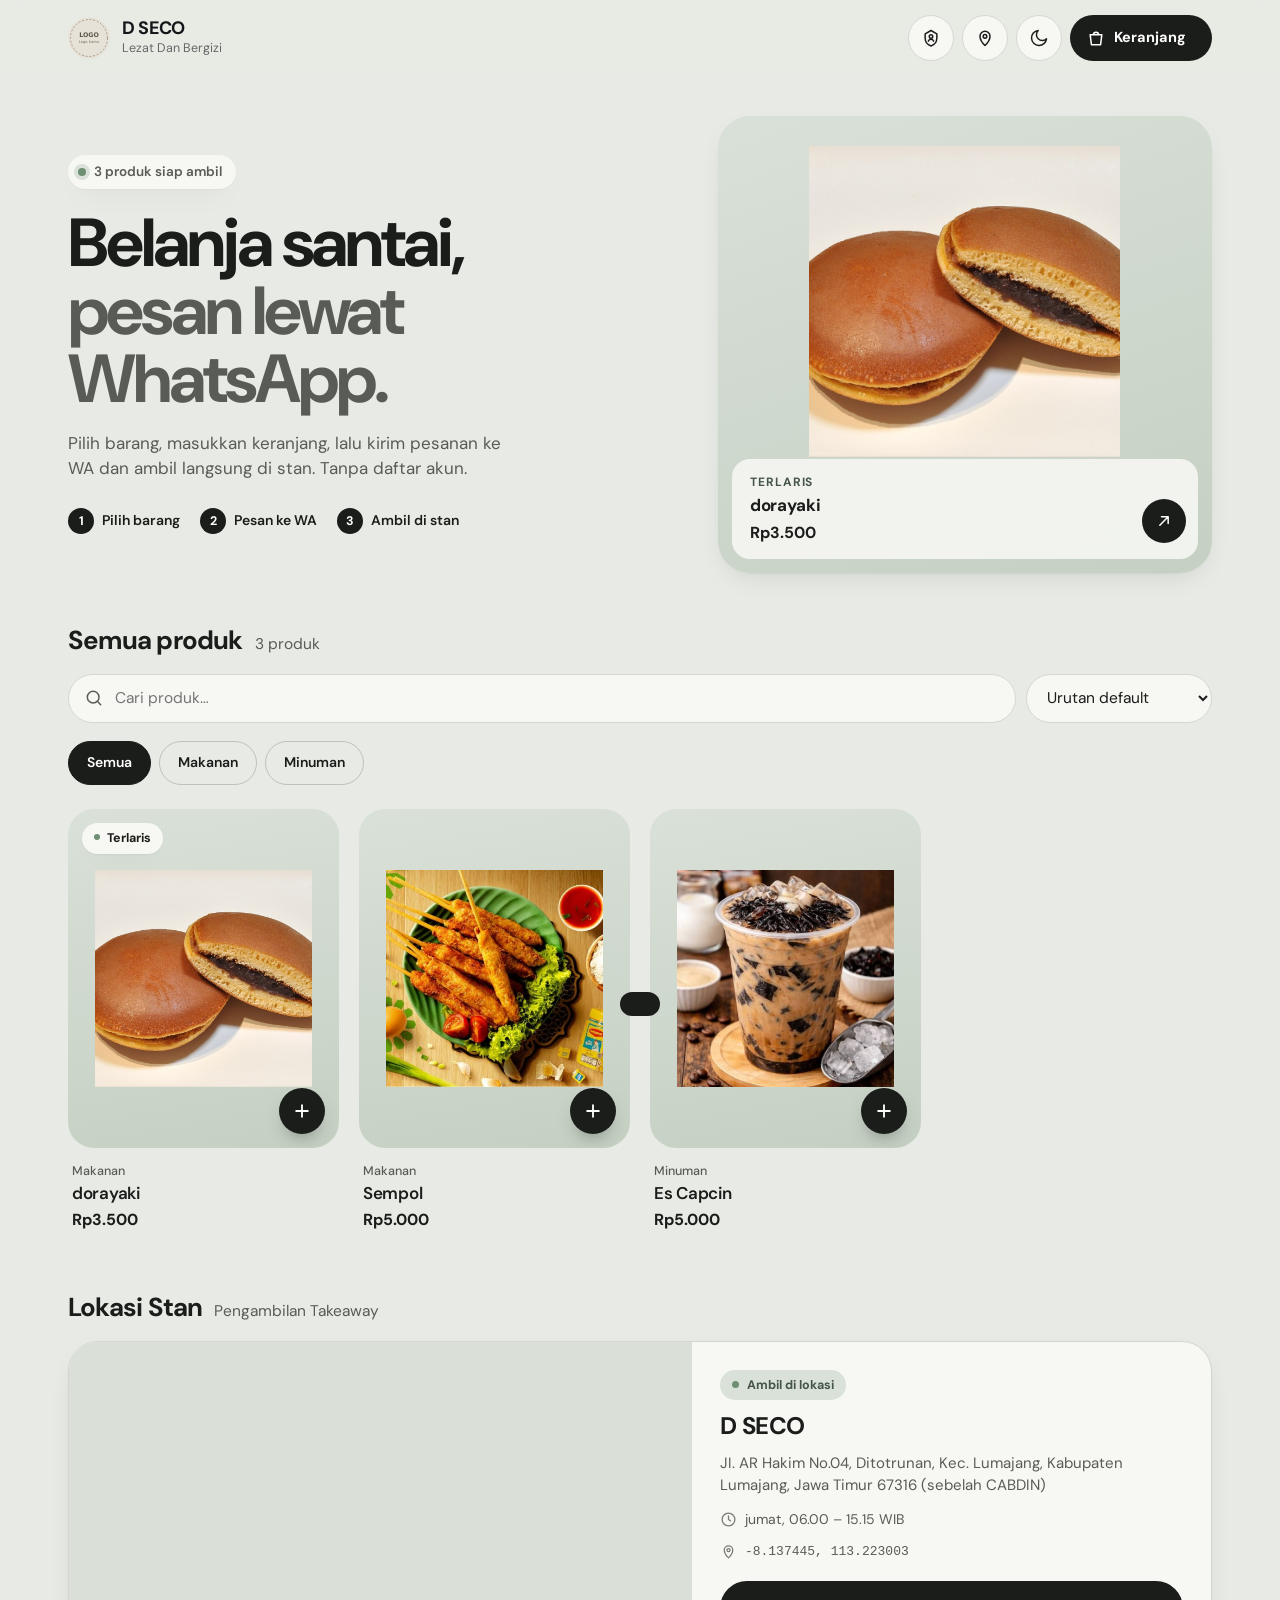
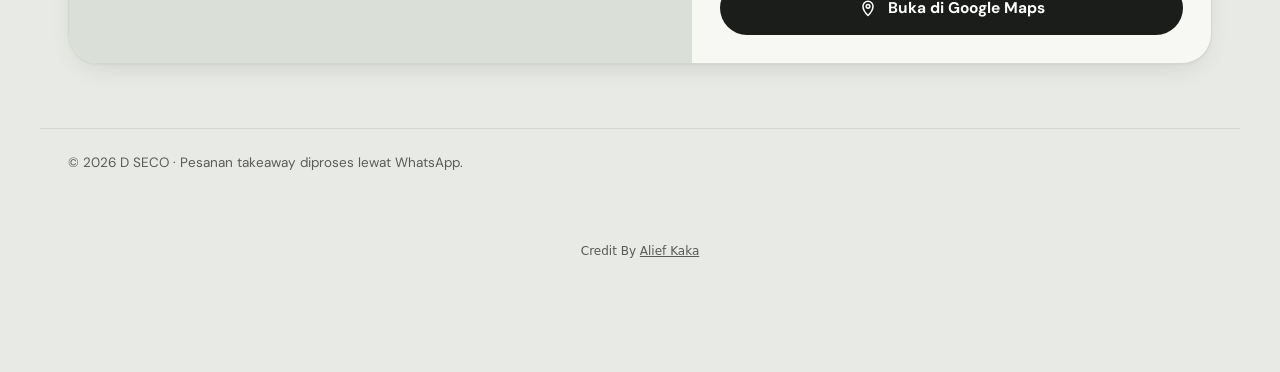
==== commit 1227d3bc: "Update index.html" ====
--- a/index.html
+++ b/index.html
@@ -98,6 +98,6 @@
 <script src="produk.js"></script>
 <script src="struk.js"></script>
 <script src="app.js"></script>
-  <p class="kredit-Alief Kaka" style="margin:24px auto 112px;padding:0 16px;text-align:center;font:12px/1.5 system-ui,sans-serif;opacity:.7">Template oleh <a href="https://wa.me/62895411120976" target="_blank" rel="noopener" style="color:inherit">@m.alif666</a></p>
+  <p class="kredit-Alief Kaka" style="margin:24px auto 112px;padding:0 16px;text-align:center;font:12px/1.5 system-ui,sans-serif;opacity:.7">Credit By <a href="https://wa.me/62895411120976" target="_blank" rel="noopener" style="color:inherit">Alief Kaka</a></p>
 </body>
 </html>
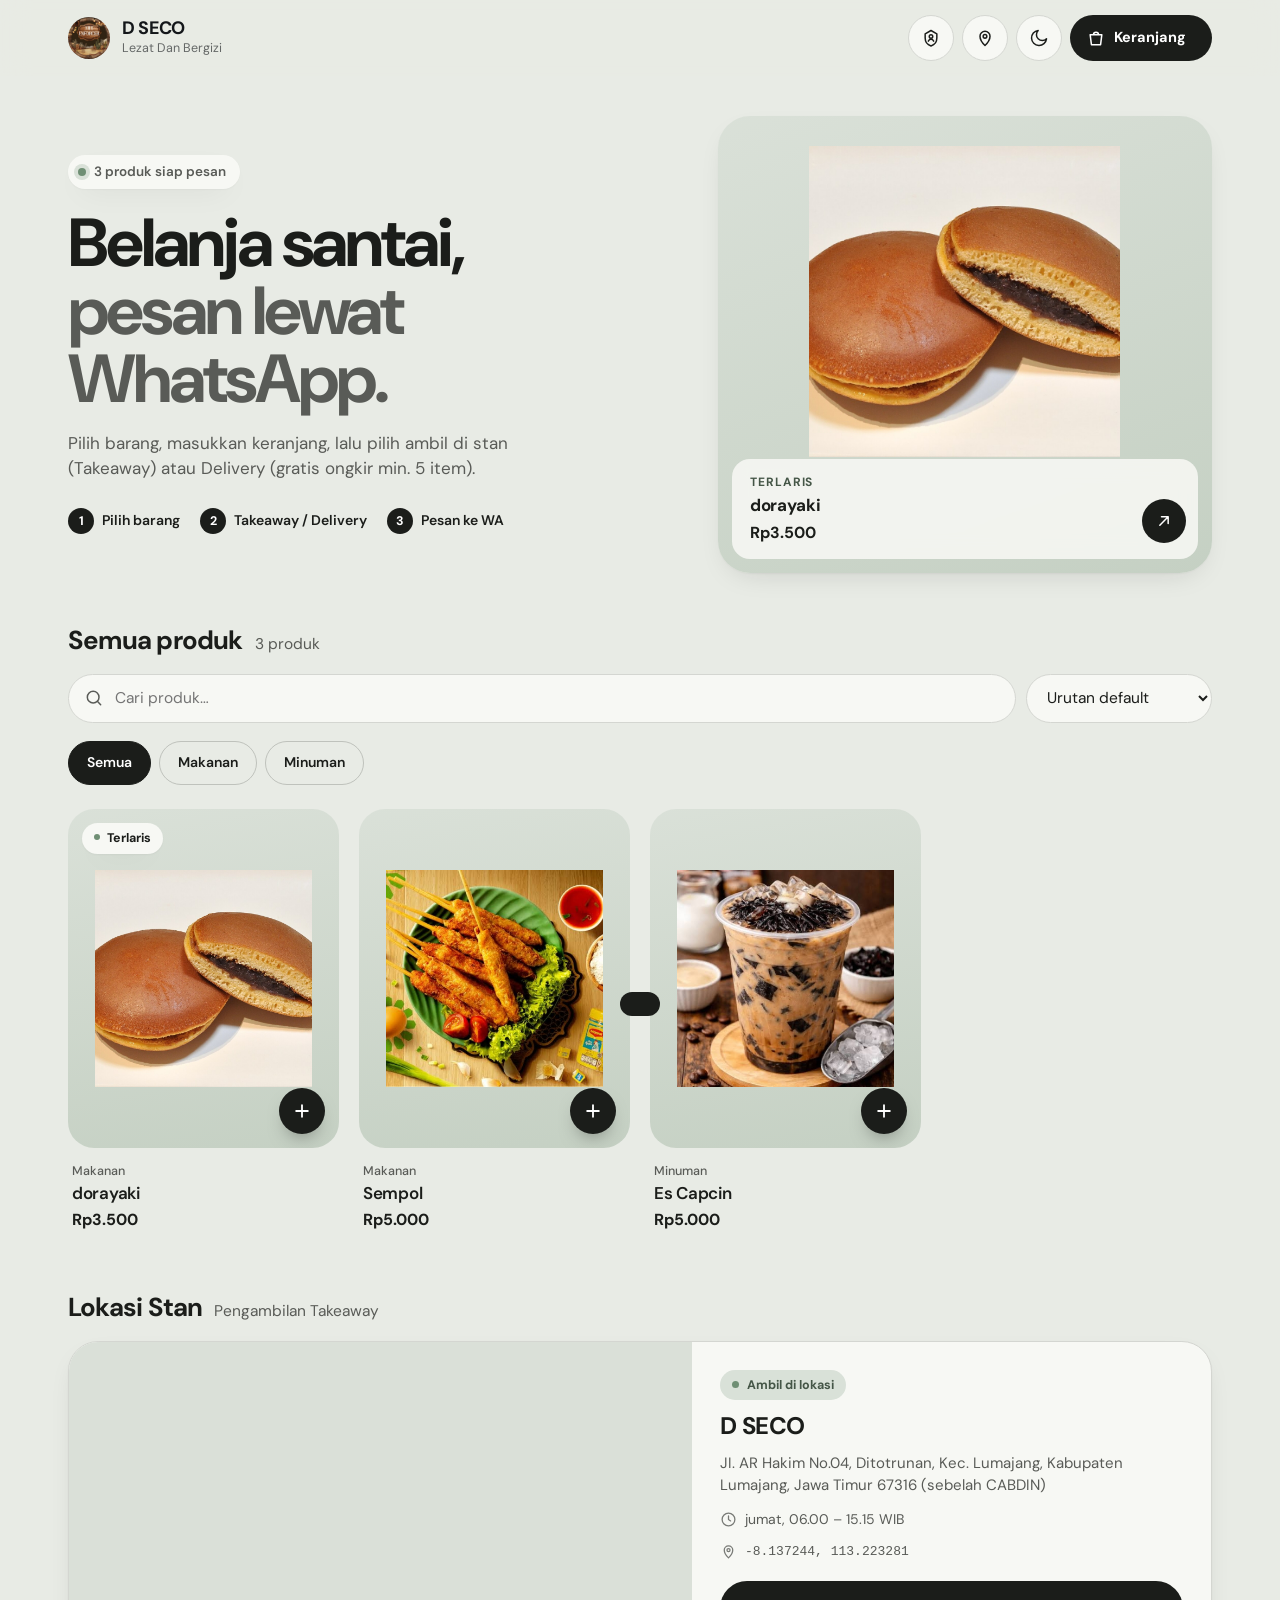
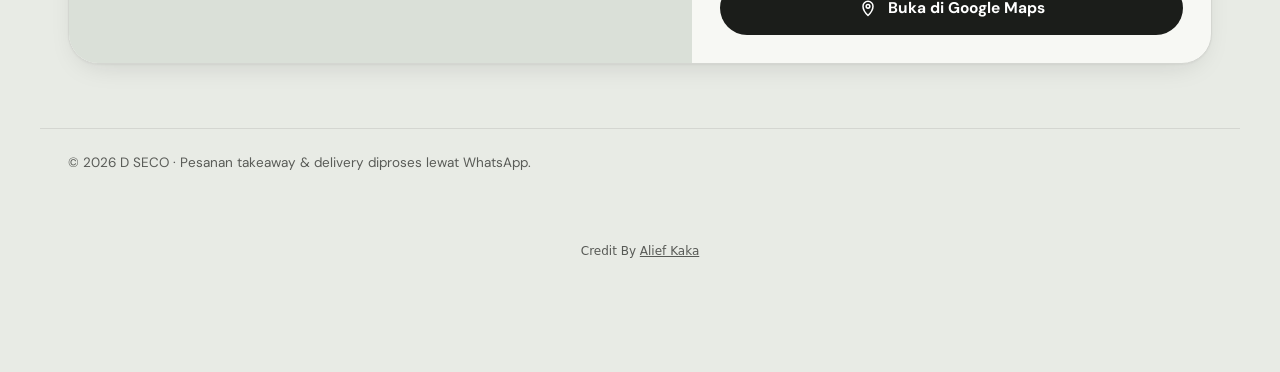
==== commit 1809bcaa: "Add files via upload" ====
--- a/index.html
+++ b/index.html
@@ -16,7 +16,7 @@
 <meta charset="utf-8">
 <meta name="viewport" content="width=device-width, initial-scale=1">
 <title>Katalog Toko</title>
-<meta name="description" content="Katalog produk takeaway, pesan langsung lewat WhatsApp dan ambil di stan.">
+<meta name="description" content="Katalog produk takeaway &amp; delivery, pesan langsung lewat WhatsApp.">
 <link rel="icon" href="data:image/svg+xml,%3Csvg xmlns='http://www.w3.org/2000/svg' viewBox='0 0 32 32'%3E%3Crect width='32' height='32' rx='16' fill='%231b1d1a'/%3E%3Cpath d='M9 12h14l-1.5 11h-11z' fill='%23f6f1e7'/%3E%3Cpath d='M12 12a4 4 0 0 1 8 0' stroke='%23f6f1e7' stroke-width='2' fill='none'/%3E%3C/svg%3E">
 <link rel="preconnect" href="https://fonts.googleapis.com">
 <link rel="preconnect" href="https://fonts.gstatic.com" crossorigin>
@@ -39,10 +39,10 @@
 <main class="wadah">
   <section class="pembuka">
     <div class="pembuka-teks">
-      <span class="pembuka-label"><i class="pembuka-titik"></i><span><span id="jumlahProduk">0</span> produk siap ambil</span></span>
+      <span class="pembuka-label"><i class="pembuka-titik"></i><span><span id="jumlahProduk">0</span> produk siap pesan</span></span>
       <h1>Belanja santai,<br><em>pesan lewat WhatsApp.</em></h1>
-      <p>Pilih barang, masukkan keranjang, lalu kirim pesanan ke WA dan ambil langsung di stan. Tanpa daftar akun.</p>
-      <ol class="langkah" aria-label="Cara pesan"><li><b>1</b>Pilih barang</li><li><b>2</b>Pesan ke WA</li><li><b>3</b>Ambil di stan</li></ol>
+      <p>Pilih barang, masukkan keranjang, lalu pilih ambil di stan (Takeaway) atau Delivery (gratis ongkir min. 5 item).</p>
+      <ol class="langkah" aria-label="Cara pesan"><li><b>1</b>Pilih barang</li><li><b>2</b>Takeaway / Delivery</li><li><b>3</b>Pesan ke WA</li></ol>
     </div>
     <div class="sorotan" id="sorotan"></div>
   </section>
@@ -64,7 +64,7 @@
 </main>
 
 <footer class="kaki wadah">
-  <p>© <span id="tahun"></span> <span id="namaTokoKaki" data-tema-nama>D SECO</span> · Pesanan takeaway diproses lewat WhatsApp.</p>
+  <p>© <span id="tahun"></span> <span id="namaTokoKaki" data-tema-nama>D SECO</span> · Pesanan takeaway &amp; delivery diproses lewat WhatsApp.</p>
 </footer>
 
 <!-- Detail produk -->
@@ -84,11 +84,39 @@
   <form class="laci-kaki" id="formPesan">
     <div class="ringkas" id="ringkas"></div>
     <details id="dataPembeli" open>
-      <summary>Data pemesan</summary>
-      <label>Nama<input name="nama" required autocomplete="name"></label>
-      <label>Catatan (opsional)<input name="catatan" placeholder="Mis. jam ambil, keterangan tambahan"></label>
+      <summary>Data pemesan &amp; pengiriman</summary>
+      <label>Nama<input name="nama" required autocomplete="name" placeholder="Nama lengkap"></label>
+      <label>Pilihan Pengiriman
+        <select name="pengiriman" id="pilihPengiriman" aria-label="Pilihan Pengiriman"></select>
+      </label>
+      <label id="labelAlamat">
+        <span id="judulAlamat">Alamat Pengambilan (Terkunci)</span>
+        <textarea name="alamat" id="inputAlamat" rows="2" placeholder="Tulis alamat lengkap, patokan, RT/RW"></textarea>
+      </label>
+      <label>Catatan (opsional)<input name="catatan" placeholder="Mis. jam ambil/antar, keterangan tambahan"></label>
+
+      <!-- Pembayaran QRIS DANA (hanya tampil & wajib saat Delivery) -->
+      <div class="blok-qris" id="blokQris" hidden>
+        <div class="qris-kepala">
+          <span class="qris-lencana">Pembayaran QRIS DANA</span>
+          <strong id="qrisNominal">Rp0</strong>
+        </div>
+        <p class="qris-info">Scan QRIS DANA di bawah sesuai total bayar, lalu unggah bukti transfer agar dikirim otomatis bersama pesan WhatsApp.</p>
+        <div class="qris-gambar-bungkus">
+          <img id="qrisGambar" src="img/qris.jpg" alt="QRIS DANA D SECO" loading="lazy">
+          <p class="qris-kosong" id="qrisKosong" hidden>File <code>img/qris.jpg</code> belum ditemukan. Letakkan gambar QRIS DANA di <code>img/qris.jpg</code>.</p>
+        </div>
+        <a class="tombol-sekunder qris-unduh" id="btnUnduhQris" href="img/qris.jpg" download="qris-dana.jpg">Download Gambar QRIS</a>
+        <label class="label-bukti">Bukti Transfer (Wajib untuk Delivery)
+          <input type="file" name="bukti" id="inputBukti" accept="image/*">
+        </label>
+        <div class="bukti-preview" id="buktiPreview" hidden>
+          <img id="buktiPreviewImg" alt="Pratinjau bukti transfer">
+          <button type="button" class="hapus-bukti" id="btnHapusBukti">Ganti / hapus bukti</button>
+        </div>
+      </div>
     </details>
-    <p class="info-struk">Mohon simpan struk untuk bukti pemesanan dan pengambilan.</p>
+    <p class="info-struk" id="infoStruk">Mohon simpan struk untuk bukti pemesanan dan pengambilan.</p>
     <button class="tombol-wa" id="btnWa" type="submit"><svg viewBox="0 0 24 24" aria-hidden="true"><path d="M4 20l1.3-4A8 8 0 1 1 8 18.7z"/><path d="M9.5 9.5c0 2.5 2.5 5 5 5l1-1.5-2-1-1 .8a3.5 3.5 0 0 1-1.8-1.8l.8-1-1-2z"/></svg>Pesan &amp; Buat Struk</button>
     <button class="tombol-sekunder" id="btnStrukTerakhir" type="button" hidden>Lihat struk terakhir</button>
   </form>
--- a/style.css
+++ b/style.css
@@ -381,3 +381,28 @@
   .admin-stats{grid-template-columns:repeat(2,minmax(0,1fr))}
   .pesanan-isi{grid-template-columns:1fr}
 }
+
+
+/* ===== delivery, alamat terkunci & blok QRIS DANA ===== */
+.laci-kaki{max-height:66vh;overflow-y:auto}
+.laci label textarea{resize:vertical;min-height:64px;line-height:1.45}
+.alamat-terkunci{opacity:.78;cursor:not-allowed;background:color-mix(in srgb,var(--latar) 85%,var(--kartu))!important;border-style:dashed!important}
+.gratis-tag{color:var(--wa);font-weight:800}
+.blok-qris{margin-top:12px;padding:14px;border-radius:var(--radius);background:var(--kartu);border:1px solid var(--garis-kuat);display:grid;gap:10px}
+.qris-kepala{display:flex;justify-content:space-between;align-items:center;gap:8px;flex-wrap:wrap}
+.qris-lencana{display:inline-flex;align-items:center;padding:4px 10px;border-radius:999px;background:var(--aksen2-muda);color:var(--aksen2-teks);font-size:12px;font-weight:800;letter-spacing:.02em}
+.qris-kepala strong{font-size:17px;font-weight:800}
+.qris-info{margin:0;font-size:12.5px;color:var(--redup);line-height:1.45}
+.qris-gambar-bungkus{background:#fff;border:1px solid var(--garis);border-radius:var(--r-kecil);padding:10px;display:grid;place-items:center;text-align:center}
+.qris-gambar-bungkus img{max-width:220px;width:100%;height:auto;border-radius:8px;display:block}
+.qris-kosong{margin:8px 0;font-size:12.5px;color:#b45309;line-height:1.4}
+.qris-unduh{min-height:40px;font-size:13px;padding:8px 14px;width:100%}
+.label-bukti{margin-top:2px!important}
+.label-bukti input[type="file"]{padding:10px 12px;font-size:13px;cursor:pointer}
+.bukti-preview{display:grid;gap:8px;justify-items:center;padding:10px;border-radius:var(--r-kecil);background:var(--latar);border:1px dashed var(--garis-kuat)}
+.bukti-preview img{max-width:100%;max-height:170px;border-radius:8px;object-fit:contain}
+.hapus-bukti{background:none;border:0;color:var(--redup);font-size:12.5px;text-decoration:underline;padding:4px 8px}
+.struk-subbaris{display:flex;justify-content:space-between;font-size:13.5px;color:#5c635b}
+.struk-bukti-box{margin-top:12px;padding:12px;border-radius:var(--r-kecil);background:var(--latar);border:1px solid var(--garis);display:grid;gap:8px;justify-items:center;text-align:center}
+.struk-bukti-box small{color:var(--redup);font-weight:600;font-size:12.5px}
+.struk-bukti-box img{max-width:100%;max-height:200px;border-radius:8px;object-fit:contain}
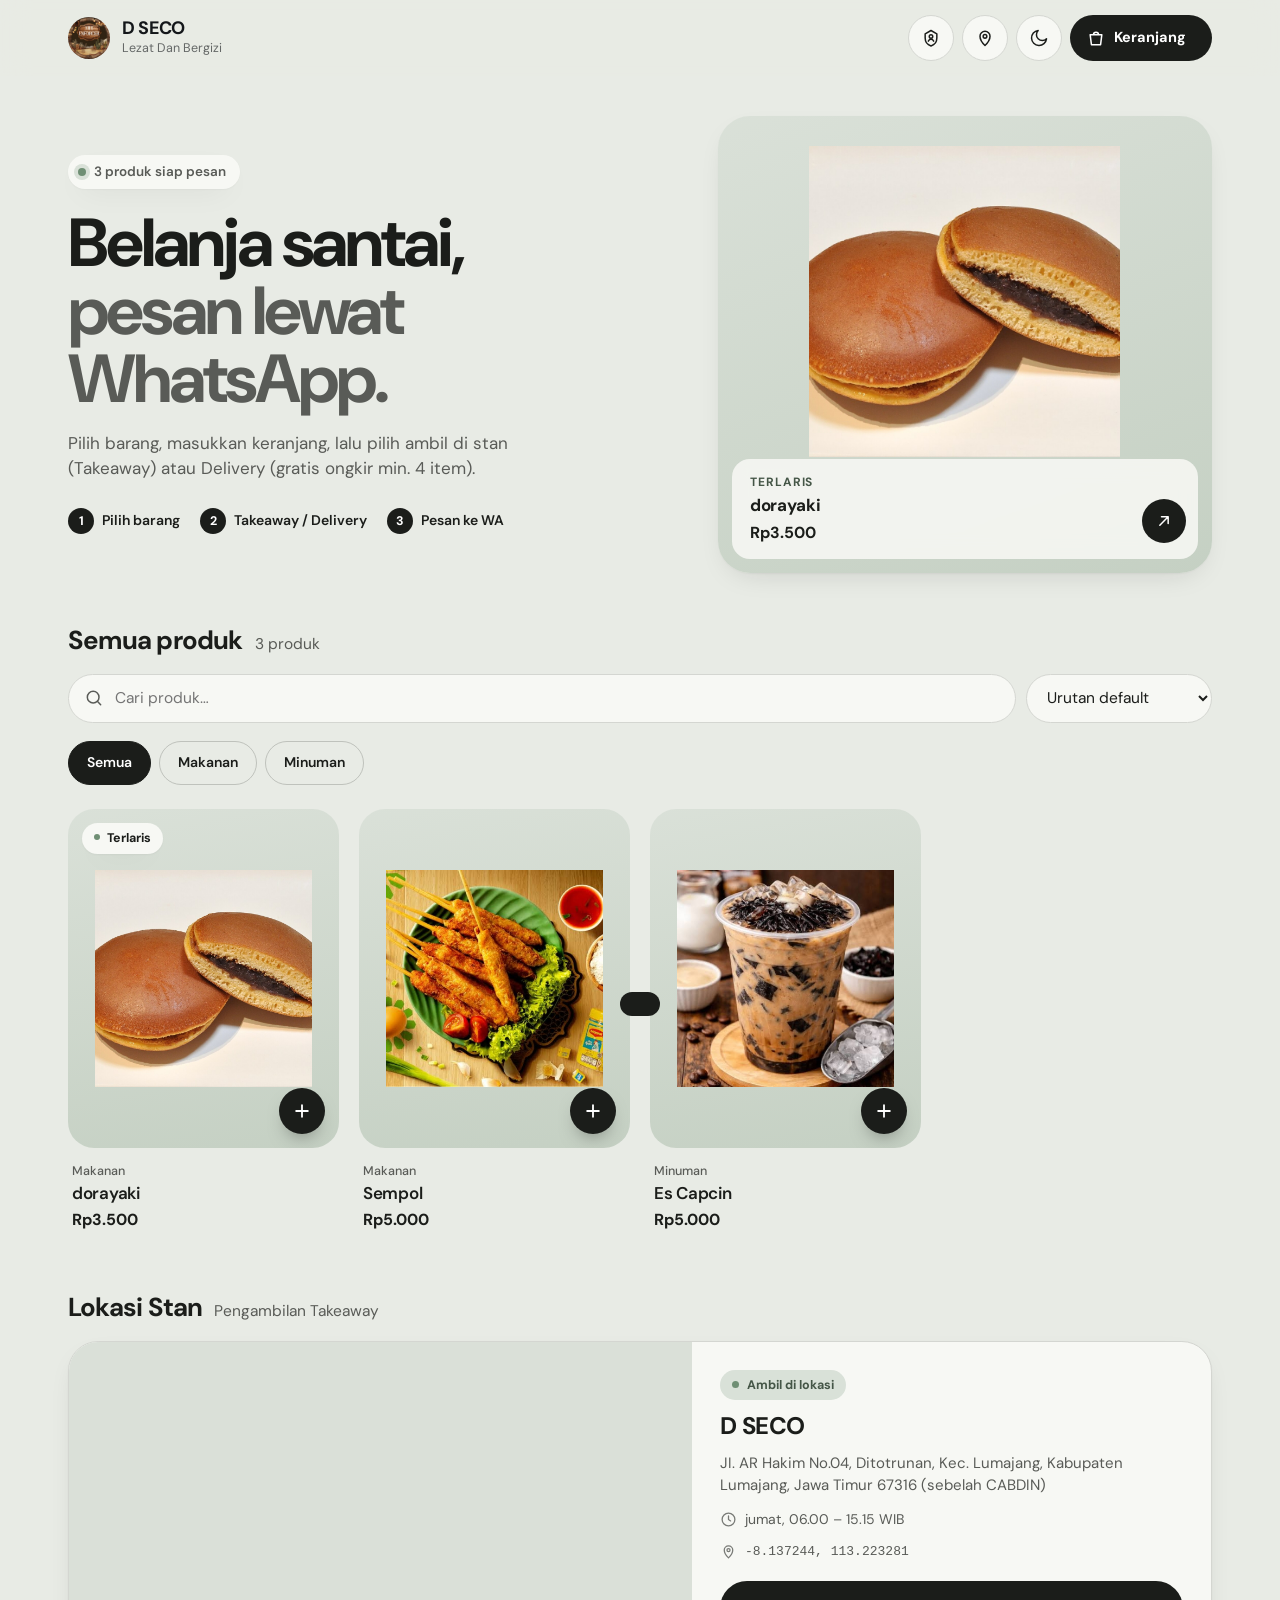
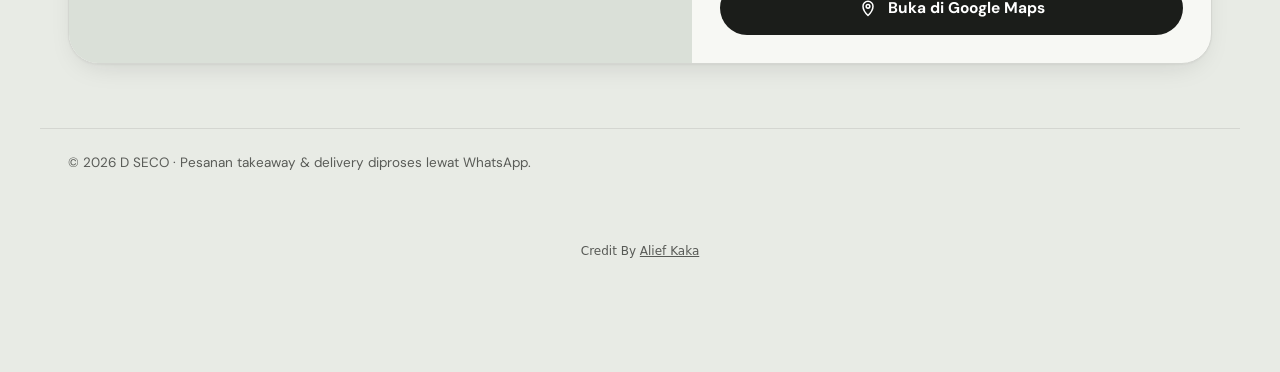
==== commit bd11d68d: "Update index.html" ====
--- a/index.html
+++ b/index.html
@@ -41,7 +41,7 @@
     <div class="pembuka-teks">
       <span class="pembuka-label"><i class="pembuka-titik"></i><span><span id="jumlahProduk">0</span> produk siap pesan</span></span>
       <h1>Belanja santai,<br><em>pesan lewat WhatsApp.</em></h1>
-      <p>Pilih barang, masukkan keranjang, lalu pilih ambil di stan (Takeaway) atau Delivery (gratis ongkir min. 5 item).</p>
+      <p>Pilih barang, masukkan keranjang, lalu pilih ambil di stan (Takeaway) atau Delivery (gratis ongkir min. 4 item).</p>
       <ol class="langkah" aria-label="Cara pesan"><li><b>1</b>Pilih barang</li><li><b>2</b>Takeaway / Delivery</li><li><b>3</b>Pesan ke WA</li></ol>
     </div>
     <div class="sorotan" id="sorotan"></div>
--- a/style.css
+++ b/style.css
@@ -388,7 +388,12 @@
 .laci label textarea{resize:vertical;min-height:64px;line-height:1.45}
 .alamat-terkunci{opacity:.78;cursor:not-allowed;background:color-mix(in srgb,var(--latar) 85%,var(--kartu))!important;border-style:dashed!important}
 .gratis-tag{color:var(--wa);font-weight:800}
-.blok-qris{margin-top:12px;padding:14px;border-radius:var(--radius);background:var(--kartu);border:1px solid var(--garis-kuat);display:grid;gap:10px}
+.blok-metode-bayar{margin-top:12px;display:grid;gap:8px}
+.metode-judul{font-size:13px;color:var(--redup);font-weight:600}
+.metode-opsi{display:grid;grid-template-columns:repeat(2,minmax(0,1fr));gap:8px}
+.metode-btn{min-height:44px;padding:10px 12px;border-radius:var(--r-kecil);border:1px solid var(--garis-kuat);background:var(--kartu);color:var(--teks);font:700 13px/1.25 var(--sans);cursor:pointer;transition:background-color .2s,color .2s,border-color .2s}
+.metode-btn.aktif{background:var(--tombol);color:var(--tombol-teks);border-color:var(--tombol)}
+.blok-qris,.blok-cod{margin-top:10px;padding:14px;border-radius:var(--radius);background:var(--kartu);border:1px solid var(--garis-kuat);display:grid;gap:10px}
 .qris-kepala{display:flex;justify-content:space-between;align-items:center;gap:8px;flex-wrap:wrap}
 .qris-lencana{display:inline-flex;align-items:center;padding:4px 10px;border-radius:999px;background:var(--aksen2-muda);color:var(--aksen2-teks);font-size:12px;font-weight:800;letter-spacing:.02em}
 .qris-kepala strong{font-size:17px;font-weight:800}
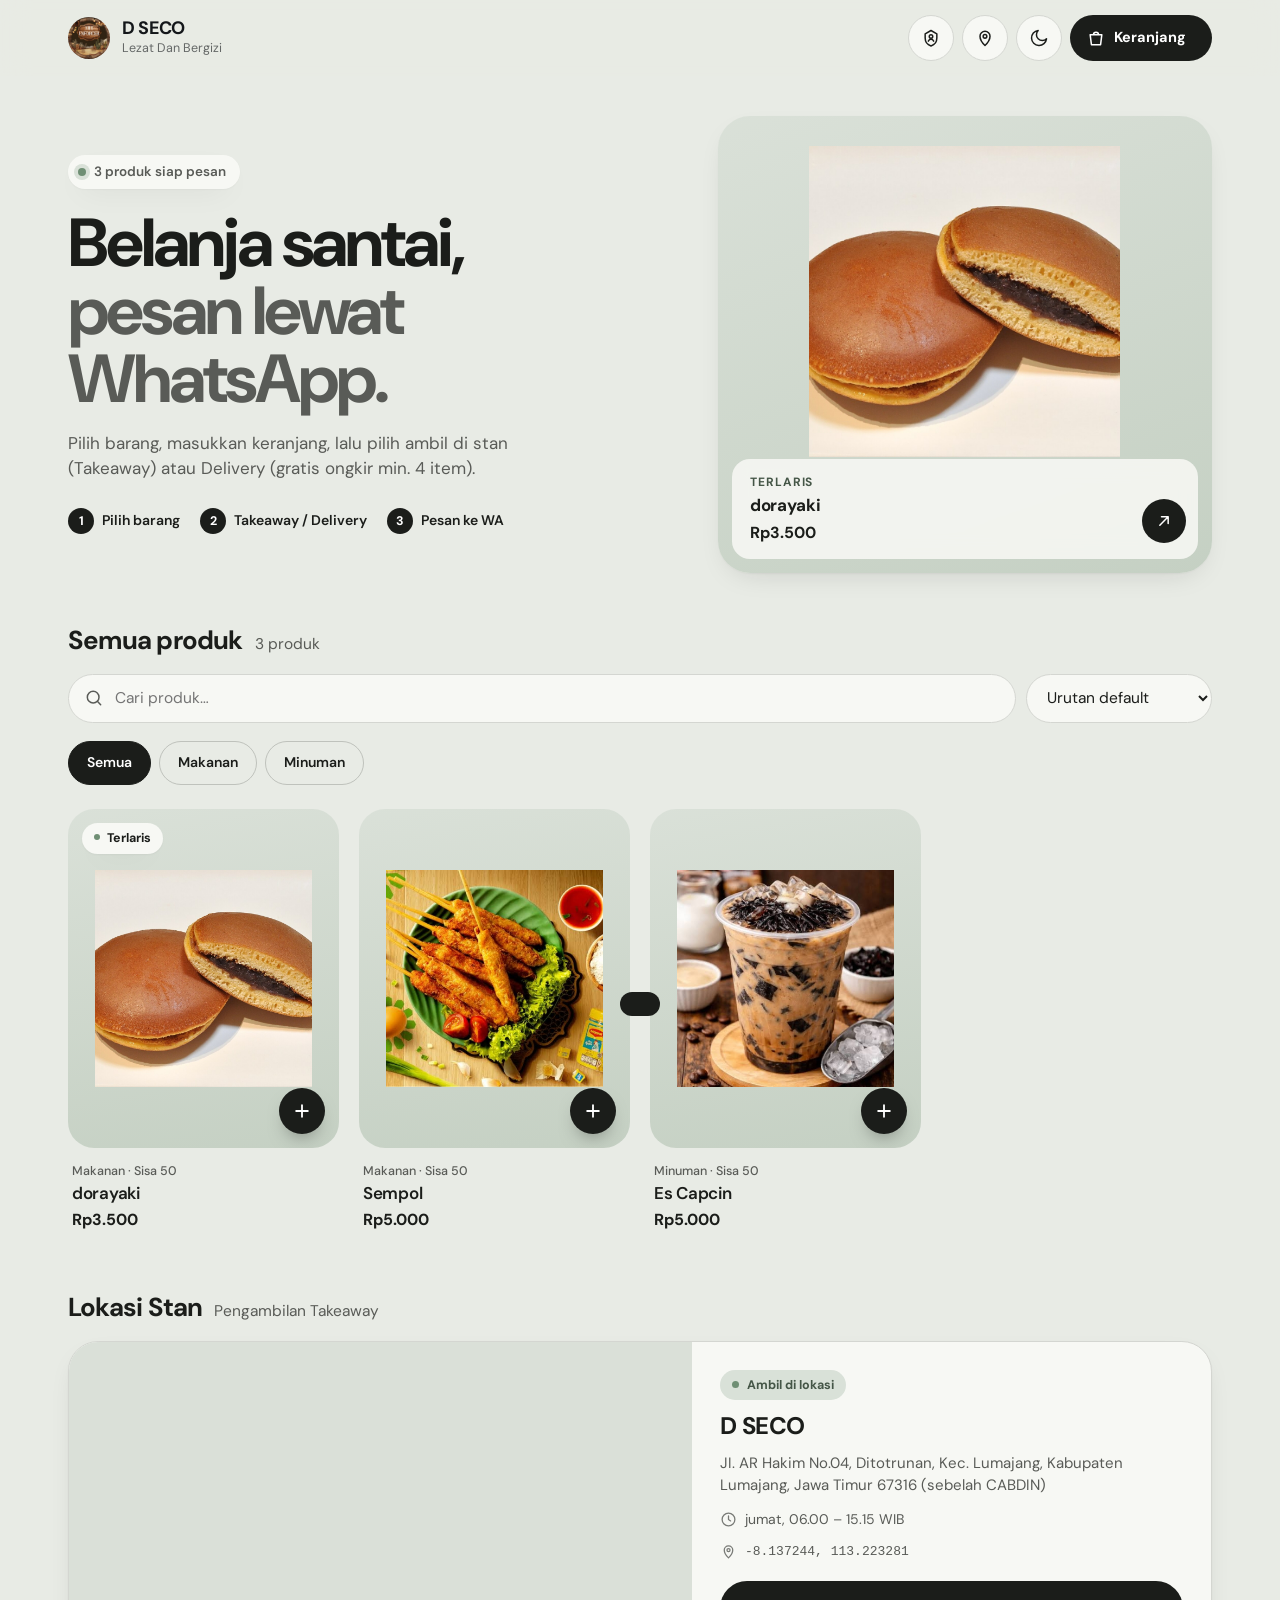
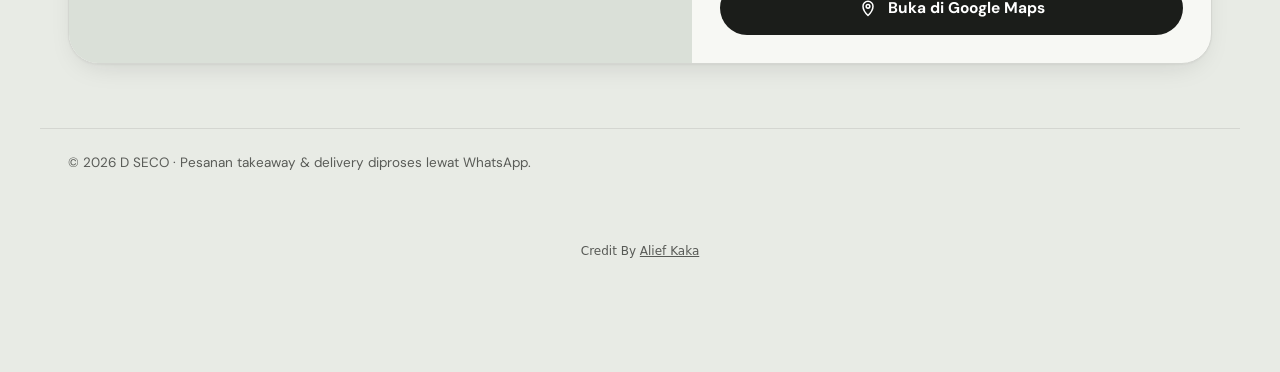
==== commit a16316be: "Add files via upload" ====
--- a/index.html
+++ b/index.html
@@ -41,7 +41,7 @@
     <div class="pembuka-teks">
       <span class="pembuka-label"><i class="pembuka-titik"></i><span><span id="jumlahProduk">0</span> produk siap pesan</span></span>
       <h1>Belanja santai,<br><em>pesan lewat WhatsApp.</em></h1>
-      <p>Pilih barang, masukkan keranjang, lalu pilih ambil di stan (Takeaway) atau Delivery (gratis ongkir min. 4 item).</p>
+      <p>Pilih barang, masukkan keranjang, lalu pilih ambil di stan (Takeaway) atau Delivery (gratis ongkir min. <span id="minGratisTeks">4</span> item).</p>
       <ol class="langkah" aria-label="Cara pesan"><li><b>1</b>Pilih barang</li><li><b>2</b>Takeaway / Delivery</li><li><b>3</b>Pesan ke WA</li></ol>
     </div>
     <div class="sorotan" id="sorotan"></div>
--- a/style.css
+++ b/style.css
@@ -411,3 +411,72 @@
 .struk-bukti-box{margin-top:12px;padding:12px;border-radius:var(--r-kecil);background:var(--latar);border:1px solid var(--garis);display:grid;gap:8px;justify-items:center;text-align:center}
 .struk-bukti-box small{color:var(--redup);font-weight:600;font-size:12.5px}
 .struk-bukti-box img{max-width:100%;max-height:200px;border-radius:8px;object-fit:contain}
+
+
+/* ===== status kartu stok habis di katalog ===== */
+.kartu.habis .kartu-gambar img{opacity:.5;filter:grayscale(.6)}
+.kartu.habis:hover .kartu-gambar img{transform:none}
+.sorotan-kartu.habis .sorotan-gambar img{opacity:.55;filter:grayscale(.5)}
+
+/* ===== panel stok real-time & bar aksi admin ===== */
+.admin-bar-aksi{display:flex;gap:8px;flex-wrap:wrap;align-items:center}
+.admin-stok-bagian{margin-bottom:22px;padding:18px 20px;border-radius:var(--radius);background:var(--kartu);border:1px solid var(--garis);display:grid;gap:14px}
+.admin-stok-kepala{display:flex;flex-wrap:wrap;justify-content:space-between;align-items:flex-end;gap:8px}
+.admin-stok-kepala h2{margin:0;font:700 18px/1.2 var(--sans);letter-spacing:-.02em}
+.admin-stok-kepala small{display:block;font-size:13px;margin-top:2px}
+.admin-stok-grid{display:grid;grid-template-columns:repeat(auto-fill,minmax(230px,1fr));gap:12px}
+.stok-kartu-admin{padding:14px 15px;border-radius:var(--r-kecil);background:var(--latar);border:1px solid var(--garis);display:grid;gap:8px}
+.stok-kartu-atas{display:flex;justify-content:space-between;align-items:flex-start;gap:8px}
+.stok-kartu-atas b{display:block;font-size:15px;line-height:1.25}
+.stok-kartu-atas small{display:block;font-size:12px;margin-top:2px}
+.stok-lencana{padding:3px 9px;border-radius:999px;font-size:11.5px;font-weight:800;white-space:nowrap}
+.stok-lencana.tersedia{background:var(--aksen2-muda);color:var(--aksen2-teks)}
+.stok-lencana.menipis{background:color-mix(in srgb,#d97706 18%,var(--kartu));color:#b45309}
+[data-mode=gelap] .stok-lencana.menipis{color:#fcd34d}
+.stok-lencana.habis{background:color-mix(in srgb,#dc2626 16%,var(--kartu));color:#dc2626}
+[data-mode=gelap] .stok-lencana.habis{color:#fca5a5}
+.stok-bar{height:7px;border-radius:999px;background:var(--garis);overflow:hidden}
+.stok-bar-isi{display:block;height:100%;border-radius:999px;transition:width .35s var(--halus)}
+.stok-bar-isi.tersedia{background:var(--aksen2)}
+.stok-bar-isi.menipis{background:#d97706}
+.stok-bar-isi.habis{background:#dc2626}
+.stok-angka{display:flex;justify-content:space-between;gap:8px;font-size:12.5px;color:var(--redup)}
+.stok-angka b{color:var(--teks);font-weight:700}
+.stok-omzet{font-size:12.5px;padding-top:6px;border-top:1px dashed var(--garis-kuat)}
+.stok-omzet b{color:var(--teks)}
+
+/* ===== area cetak laporan omset detail (PDF / Print A4) ===== */
+.area-cetak-laporan{display:none}
+.laporan-kertas{background:#fff;color:#1b1d1a;font:12.5px/1.45 var(--sans);display:grid;gap:16px}
+.laporan-kepala{display:flex;justify-content:space-between;align-items:flex-start;gap:16px;padding-bottom:12px;border-bottom:2px solid #1b1d1a}
+.laporan-kepala h1{margin:6px 0 4px;font:800 22px/1.1 var(--sans)}
+.laporan-kepala p{margin:0;color:#555c54;font-size:12px;max-width:420px}
+.laporan-meta{display:grid;gap:4px;font-size:12px;text-align:right;min-width:210px}
+.laporan-meta div{display:flex;justify-content:space-between;gap:12px}
+.laporan-meta span{color:#5c635b}
+.laporan-ringkas-grid{display:grid;grid-template-columns:repeat(4,minmax(0,1fr));gap:10px}
+.laporan-box{padding:10px 12px;border:1px solid #cfd6cc;border-radius:10px;background:#f8faf7;display:grid;gap:2px}
+.laporan-box.utama{background:#eef3ec;border-color:#6f8f74}
+.laporan-box span{font-size:11px;color:#555c54;font-weight:600}
+.laporan-box b{font-size:17px;font-weight:800;color:#1b1d1a}
+.laporan-box small{font-size:10.5px;color:#5c635b}
+.laporan-dua-kolom{display:grid;grid-template-columns:repeat(2,minmax(0,1fr));gap:14px}
+.laporan-kertas h3{margin:4px 0 6px;font:700 13.5px/1.2 var(--sans);color:#1b1d1a}
+.laporan-tabel{width:100%;border-collapse:collapse;font-size:11.5px}
+.laporan-tabel th,.laporan-tabel td{border:1px solid #d5dcd2;padding:6px 8px;text-align:left;vertical-align:top}
+.laporan-tabel th{background:#eef1ec;font-weight:700;color:#1b1d1a}
+.laporan-tabel td.num,.laporan-tabel th.num{text-align:right;white-space:nowrap}
+.laporan-tabel tfoot td{background:#f3f6f1;border-top:2px solid #1b1d1a}
+.laporan-tabel .baris-batal td{opacity:.6;text-decoration:line-through}
+.laporan-tabel .kosong-sel{text-align:center;color:#5c635b;padding:12px}
+.laporan-tabel small{color:#5c635b;font-size:10.5px}
+
+@media print{
+  body.sedang-cetak-laporan > *:not(#areaCetakLaporan){display:none!important}
+  body.sedang-cetak-laporan{background:#fff!important;color:#000!important}
+  body.sedang-cetak-laporan #areaCetakLaporan{display:block!important;width:100%;margin:0;padding:0}
+  body.sedang-cetak-laporan .laporan-kertas{gap:12px}
+  body.sedang-cetak-laporan .laporan-tabel{page-break-inside:auto}
+  body.sedang-cetak-laporan .laporan-tabel tr{page-break-inside:avoid;page-break-after:auto}
+  body.sedang-cetak-laporan .laporan-tabel thead{display:table-header-group}
+}
